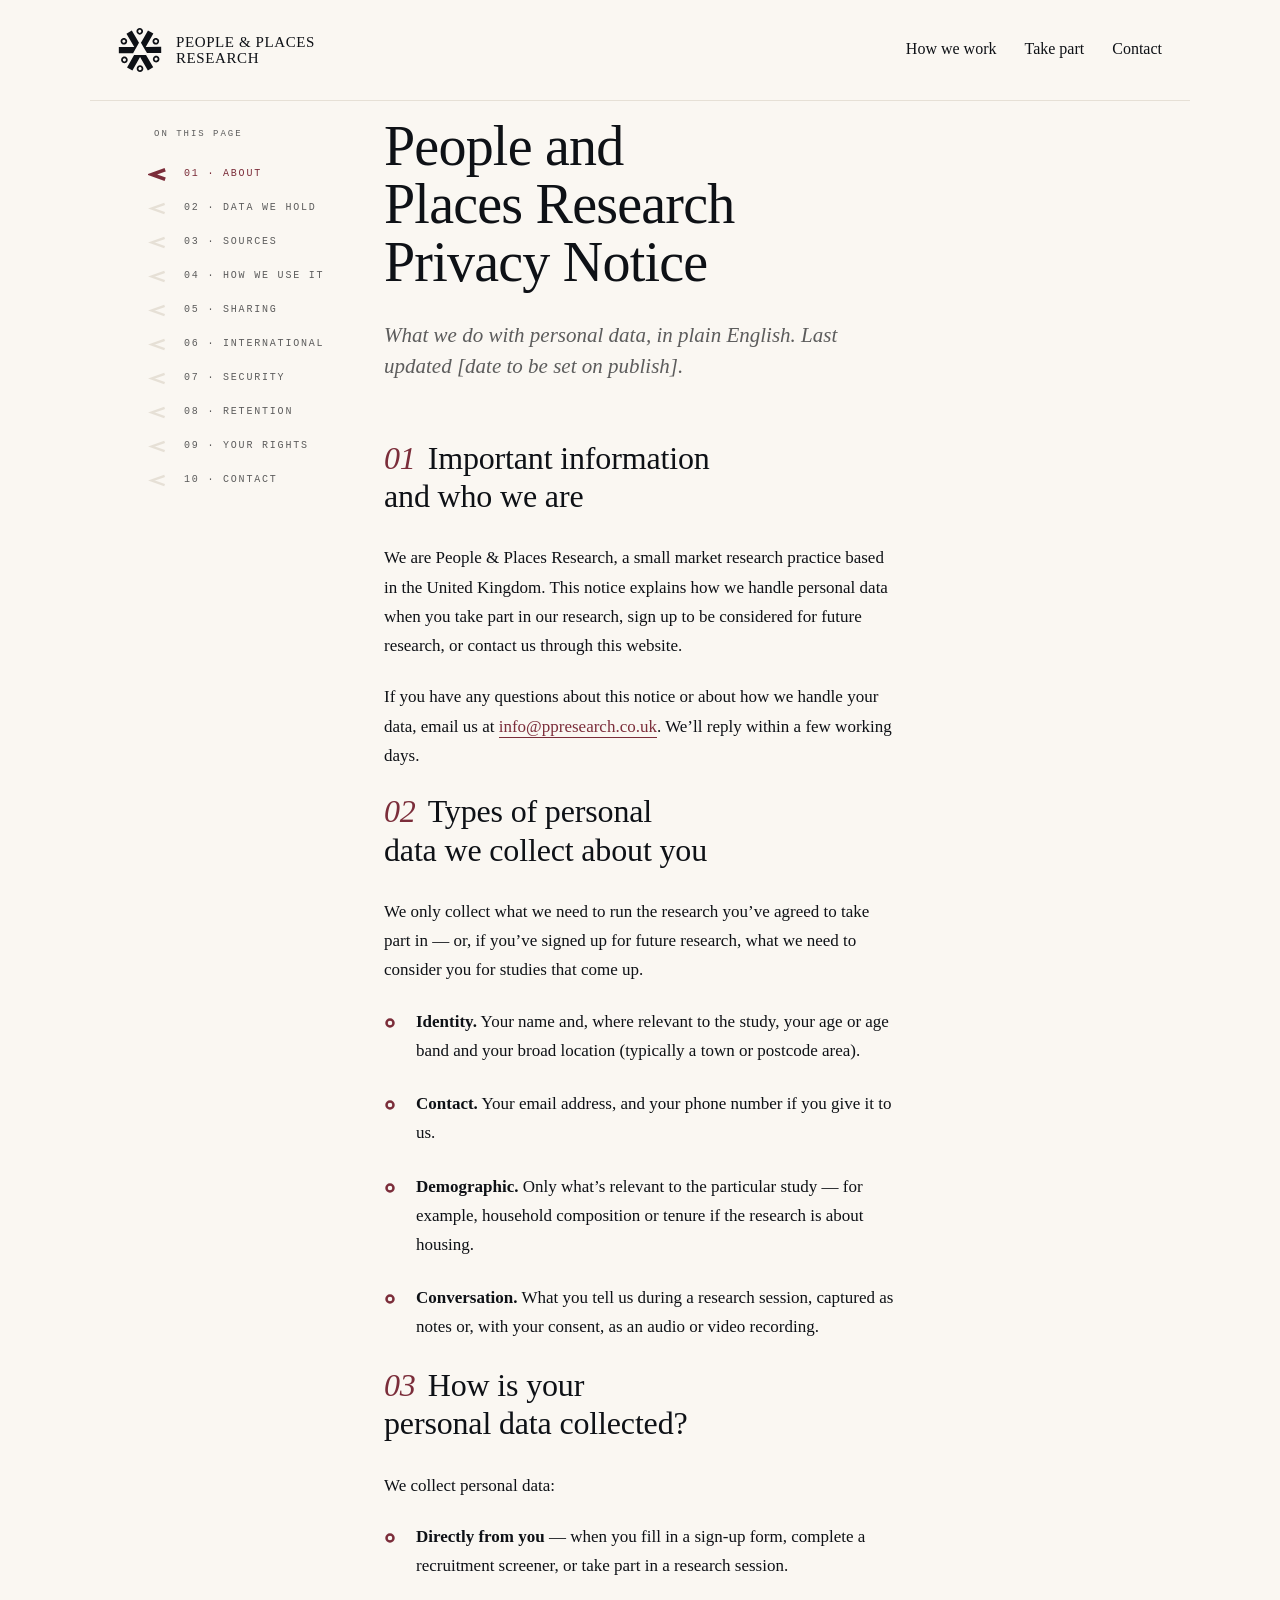
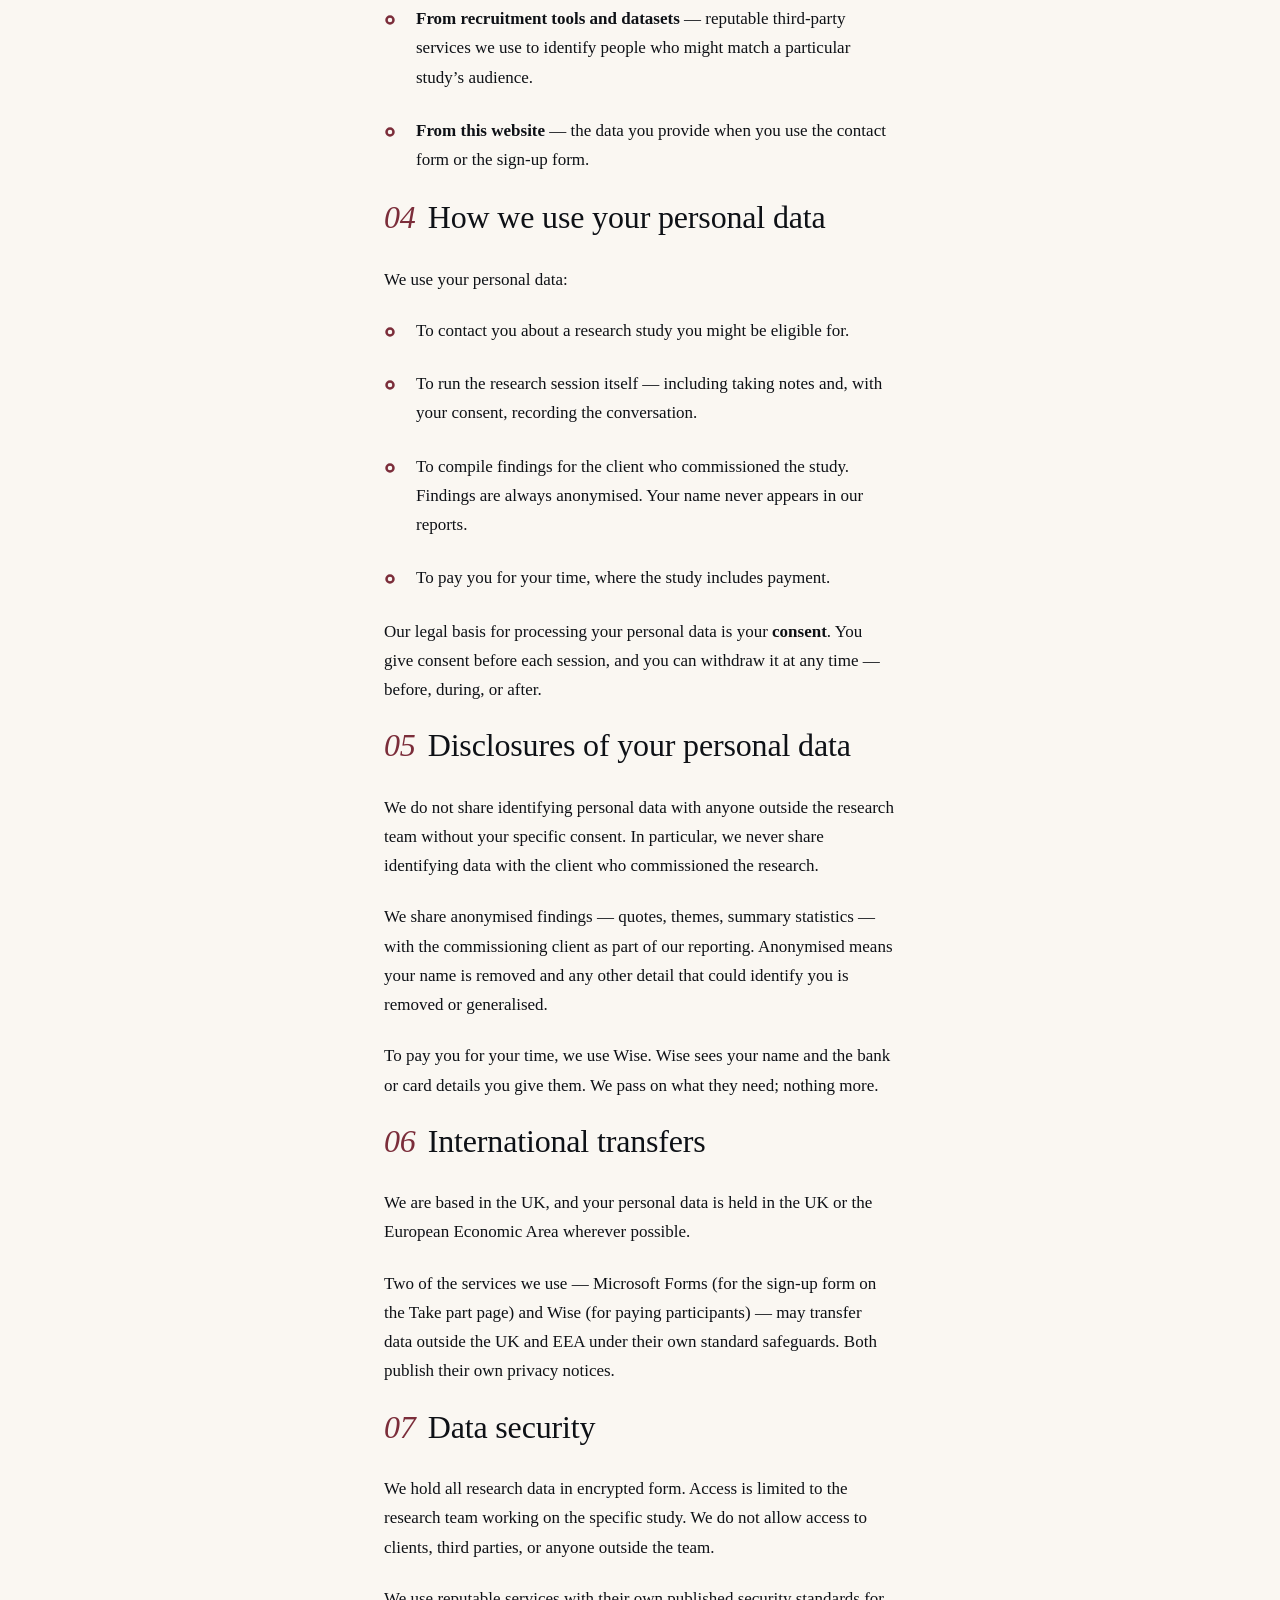
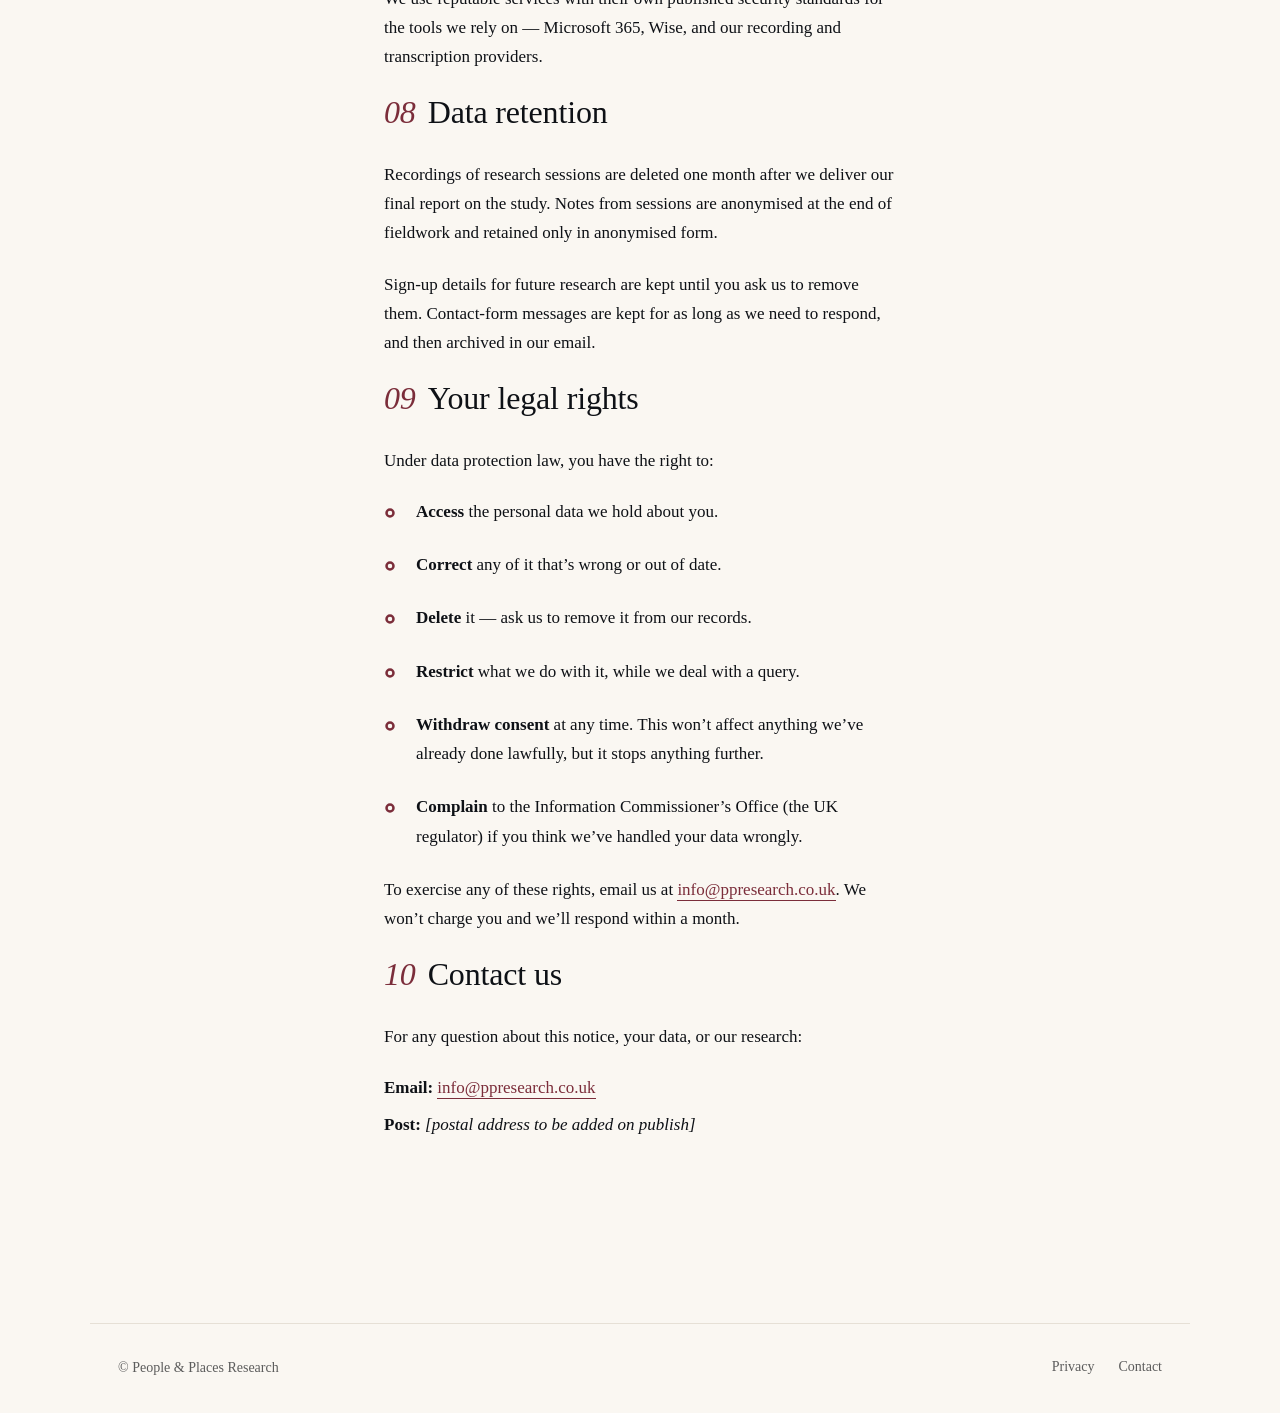
==== privacy/index.html @ 1135141a "Add files via upload" ====
<!doctype html>
<html lang="en-GB">
<head>
<meta charset="utf-8" />
<title>Privacy — People &amp; Places Research</title>
<meta name="description" content="Privacy notice for People &amp; Places Research." />
<meta name="viewport" content="width=device-width,initial-scale=1" />
<link rel="stylesheet" href="/styles.css" />
<style>
  /* Privacy uses the long-form layout. Numbered section headings get
     a small Burgundy section number in italic Georgia at left. */
  .long-content h2 .sec-num {
    font-style: italic;
    color: var(--burgundy);
    margin-right: 12px;
    font-variant-numeric: oldstyle-nums;
  }
</style>
</head>
<body>

<!--
  DRAFT BODY TEXT — placeholder content written in PPR voice, follows
  the structure of the existing privacy notice. Replace each section's
  body verbatim from the practice's signed-off privacy notice before
  going live. Section headings are correct.
-->

<header class="site reveal" style="--delay: 0ms">
  <a class="brand" href="/" aria-label="People &amp; Places Research">
    <svg class="brand-emblem" viewBox="0 0 215.65 224.02" aria-hidden="true">
      <polygon class="ch" points="215.87 127.23 154.93 127.65 143.41 127.72 131.07 106.67 125.01 96.34 112.66 75.28 118.63 64.77 148.46 12.29 175.85 27.86 136.98 96.26 136.81 96.26 136.89 96.41 136.98 96.26 215.65 95.72 215.87 127.23" />
      <polygon class="ch" points="175.09 200.17 147.92 216.11 108.12 148.25 108.21 148.08 108.01 148.08 108.12 148.25 69.24 216.65 41.84 201.08 71.97 148.08 77.65 138.09 102.05 137.92 114.03 137.84 138.44 137.67 144.54 148.08 175.09 200.17" />
      <polygon class="ch" points="102.71 75.28 90.65 96.51 84.73 106.91 72.67 128.14 60.58 128.22 .21 128.63 0 97.12 78.67 96.58 78.76 96.73 78.84 96.58 78.67 96.58 38.87 28.72 66.06 12.78 96.88 65.34 102.71 75.28" />
      <path class="hd" d="M106.53,0c-9.34,0-16.9,7.57-16.9,16.91,0,9.34,7.57,16.9,16.91,16.9,9.34,0,16.9-7.57,16.9-16.91C123.44,7.56,115.86,0,106.53,0ZM106.54,24.86h0c-4.38,0-7.95-3.57-7.95-7.95,0-2.12.83-4.12,2.33-5.62,1.5-1.5,3.5-2.33,5.62-2.33,4.39,0,7.95,3.57,7.96,7.95,0,4.38-3.56,7.95-7.95,7.96Z" />
      <path class="hd" d="M203.01,59.14c-4.67-8.08-15.01-10.85-23.09-6.18-8.08,4.67-10.85,15.01-6.18,23.09,4.67,8.08,15.01,10.85,23.09,6.18,8.08-4.67,10.85-15.01,6.18-23.09ZM196.05,69.66c-.55,2.05-1.86,3.77-3.7,4.83-1.23.71-2.56,1.07-3.96,1.07-2.84,0-5.48-1.52-6.9-3.98-2.19-3.8-.89-8.67,2.91-10.87,1.23-.71,2.56-1.07,3.96-1.07,2.84,0,5.48,1.52,6.9,3.98,1.06,1.84,1.35,3.98.8,6.03Z" />
      <path class="hd" d="M198.56,143.59c-8.09-4.67-18.42-1.89-23.09,6.2-4.67,8.09-1.89,18.42,6.2,23.09,8.09,4.67,18.42,1.89,23.09-6.2,4.67-8.09,1.89-18.42-6.2-23.09ZM197.01,162.21c-1.42,2.46-4.06,3.98-6.9,3.98-1.4,0-2.73-.36-3.96-1.07-3.8-2.19-5.11-7.06-2.91-10.86,1.42-2.46,4.06-3.98,6.9-3.98,1.4,0,2.73.36,3.96,1.07,3.8,2.19,5.11,7.06,2.92,10.86Z" />
      <path class="hd" d="M107.95,190.21c-9.34,0-16.9,7.57-16.9,16.91,0,9.34,7.57,16.9,16.91,16.9,9.34,0,16.9-7.57,16.9-16.91,0-9.34-7.57-16.9-16.91-16.9ZM113.58,212.74c-1.5,1.5-3.5,2.33-5.62,2.33h0c-4.38,0-7.95-3.57-7.95-7.95,0-2.12.83-4.12,2.33-5.62s3.5-2.33,5.62-2.33c4.39,0,7.95,3.57,7.96,7.95,0,2.12-.83,4.12-2.33,5.62Z" />
      <path class="hd" d="M43.07,153.7c-4.67-8.08-15.01-10.85-23.09-6.18-8.08,4.67-10.85,15.01-6.18,23.09,4.67,8.08,15.01,10.85,23.09,6.18,8.08-4.67,10.85-15.01,6.18-23.09ZM32.42,169.04c-1.23.71-2.56,1.07-3.96,1.07-2.84,0-5.48-1.52-6.9-3.98-1.06-1.84-1.35-3.98-.8-6.03.55-2.05,1.86-3.77,3.7-4.83,1.23-.71,2.56-1.07,3.96-1.07,2.84,0,5.48,1.52,6.9,3.98,2.19,3.8.89,8.67-2.91,10.87Z" />
      <path class="hd" d="M34.2,52.96c-8.09-4.67-18.42-1.89-23.09,6.2-4.67,8.09-1.89,18.42,6.2,23.09,8.09,4.67,18.42,1.89,23.09-6.2,4.67-8.09,1.89-18.42-6.2-23.09ZM32.64,71.58c-1.42,2.46-4.06,3.98-6.9,3.98-1.4,0-2.73-.36-3.96-1.07-1.84-1.06-3.16-2.78-3.71-4.83-.55-2.05-.27-4.2.79-6.04,1.42-2.46,4.06-3.98,6.9-3.98,1.4,0,2.73.36,3.96,1.07,3.8,2.19,5.11,7.06,2.91,10.86Z" />
    </svg>
    <span class="brand-text">
      <span>People &amp; Places</span>
      <span>Research</span>
    </span>
  </a>
  <nav aria-label="Primary">
    <a href="/how-we-work/">How we work</a>
    <a href="/take-part/">Take part</a>
    <a href="/contact/">Contact</a>
  </nav>
</header>

<main class="long-form">

  <aside class="rail" aria-label="On this page">
    <div class="rail-label">On this page</div>
    <a href="#s1"  class="rail-item active" data-target="s1"><svg class="wedge" viewBox="0 0 30 22" aria-hidden="true"><path d="M 26 4 L 6 11 L 26 18" stroke="currentColor" stroke-linecap="square" stroke-linejoin="miter" fill="none" /></svg><span>01 · About</span></a>
    <a href="#s2"  class="rail-item" data-target="s2"><svg class="wedge" viewBox="0 0 30 22" aria-hidden="true"><path d="M 26 4 L 6 11 L 26 18" stroke="currentColor" stroke-linecap="square" stroke-linejoin="miter" fill="none" /></svg><span>02 · Data we hold</span></a>
    <a href="#s3"  class="rail-item" data-target="s3"><svg class="wedge" viewBox="0 0 30 22" aria-hidden="true"><path d="M 26 4 L 6 11 L 26 18" stroke="currentColor" stroke-linecap="square" stroke-linejoin="miter" fill="none" /></svg><span>03 · Sources</span></a>
    <a href="#s4"  class="rail-item" data-target="s4"><svg class="wedge" viewBox="0 0 30 22" aria-hidden="true"><path d="M 26 4 L 6 11 L 26 18" stroke="currentColor" stroke-linecap="square" stroke-linejoin="miter" fill="none" /></svg><span>04 · How we use it</span></a>
    <a href="#s5"  class="rail-item" data-target="s5"><svg class="wedge" viewBox="0 0 30 22" aria-hidden="true"><path d="M 26 4 L 6 11 L 26 18" stroke="currentColor" stroke-linecap="square" stroke-linejoin="miter" fill="none" /></svg><span>05 · Sharing</span></a>
    <a href="#s6"  class="rail-item" data-target="s6"><svg class="wedge" viewBox="0 0 30 22" aria-hidden="true"><path d="M 26 4 L 6 11 L 26 18" stroke="currentColor" stroke-linecap="square" stroke-linejoin="miter" fill="none" /></svg><span>06 · International</span></a>
    <a href="#s7"  class="rail-item" data-target="s7"><svg class="wedge" viewBox="0 0 30 22" aria-hidden="true"><path d="M 26 4 L 6 11 L 26 18" stroke="currentColor" stroke-linecap="square" stroke-linejoin="miter" fill="none" /></svg><span>07 · Security</span></a>
    <a href="#s8"  class="rail-item" data-target="s8"><svg class="wedge" viewBox="0 0 30 22" aria-hidden="true"><path d="M 26 4 L 6 11 L 26 18" stroke="currentColor" stroke-linecap="square" stroke-linejoin="miter" fill="none" /></svg><span>08 · Retention</span></a>
    <a href="#s9"  class="rail-item" data-target="s9"><svg class="wedge" viewBox="0 0 30 22" aria-hidden="true"><path d="M 26 4 L 6 11 L 26 18" stroke="currentColor" stroke-linecap="square" stroke-linejoin="miter" fill="none" /></svg><span>09 · Your rights</span></a>
    <a href="#s10" class="rail-item" data-target="s10"><svg class="wedge" viewBox="0 0 30 22" aria-hidden="true"><path d="M 26 4 L 6 11 L 26 18" stroke="currentColor" stroke-linecap="square" stroke-linejoin="miter" fill="none" /></svg><span>10 · Contact</span></a>
  </aside>

  <div class="long-content">

    <h1 class="reveal" style="--delay: 0ms">People and Places Research Privacy Notice</h1>
    <p class="lede reveal" style="--delay: 120ms">What we do with personal data, in plain English. Last updated <em>[date to be set on publish]</em>.</p>

    <section id="s1" data-section-id="s1">
      <h2><span class="sec-num">01</span>Important information and who we are</h2>
      <p>We are People &amp; Places Research, a small market research practice based in the United Kingdom. This notice explains how we handle personal data when you take part in our research, sign up to be considered for future research, or contact us through this website.</p>
      <p>If you have any questions about this notice or about how we handle your data, email us at <a href="mailto:info@ppresearch.co.uk">info@ppresearch.co.uk</a>. We&rsquo;ll reply within a few working days.</p>
    </section>

    <section id="s2" data-section-id="s2">
      <h2><span class="sec-num">02</span>Types of personal data we collect about you</h2>
      <p>We only collect what we need to run the research you&rsquo;ve agreed to take part in &mdash; or, if you&rsquo;ve signed up for future research, what we need to consider you for studies that come up.</p>
      <ul class="ring-list">
        <li><svg class="ring-bullet" viewBox="0 0 24 24" aria-hidden="true"><circle cx="12" cy="12" r="7" /></svg><span><strong>Identity.</strong> Your name and, where relevant to the study, your age or age band and your broad location (typically a town or postcode area).</span></li>
        <li><svg class="ring-bullet" viewBox="0 0 24 24" aria-hidden="true"><circle cx="12" cy="12" r="7" /></svg><span><strong>Contact.</strong> Your email address, and your phone number if you give it to us.</span></li>
        <li><svg class="ring-bullet" viewBox="0 0 24 24" aria-hidden="true"><circle cx="12" cy="12" r="7" /></svg><span><strong>Demographic.</strong> Only what&rsquo;s relevant to the particular study &mdash; for example, household composition or tenure if the research is about housing.</span></li>
        <li><svg class="ring-bullet" viewBox="0 0 24 24" aria-hidden="true"><circle cx="12" cy="12" r="7" /></svg><span><strong>Conversation.</strong> What you tell us during a research session, captured as notes or, with your consent, as an audio or video recording.</span></li>
      </ul>
    </section>

    <section id="s3" data-section-id="s3">
      <h2><span class="sec-num">03</span>How is your personal data collected?</h2>
      <p>We collect personal data:</p>
      <ul class="ring-list">
        <li><svg class="ring-bullet" viewBox="0 0 24 24" aria-hidden="true"><circle cx="12" cy="12" r="7" /></svg><span><strong>Directly from you</strong> &mdash; when you fill in a sign-up form, complete a recruitment screener, or take part in a research session.</span></li>
        <li><svg class="ring-bullet" viewBox="0 0 24 24" aria-hidden="true"><circle cx="12" cy="12" r="7" /></svg><span><strong>From recruitment tools and datasets</strong> &mdash; reputable third-party services we use to identify people who might match a particular study&rsquo;s audience.</span></li>
        <li><svg class="ring-bullet" viewBox="0 0 24 24" aria-hidden="true"><circle cx="12" cy="12" r="7" /></svg><span><strong>From this website</strong> &mdash; the data you provide when you use the contact form or the sign-up form.</span></li>
      </ul>
    </section>

    <section id="s4" data-section-id="s4">
      <h2><span class="sec-num">04</span>How we use your personal data</h2>
      <p>We use your personal data:</p>
      <ul class="ring-list">
        <li><svg class="ring-bullet" viewBox="0 0 24 24" aria-hidden="true"><circle cx="12" cy="12" r="7" /></svg><span>To contact you about a research study you might be eligible for.</span></li>
        <li><svg class="ring-bullet" viewBox="0 0 24 24" aria-hidden="true"><circle cx="12" cy="12" r="7" /></svg><span>To run the research session itself &mdash; including taking notes and, with your consent, recording the conversation.</span></li>
        <li><svg class="ring-bullet" viewBox="0 0 24 24" aria-hidden="true"><circle cx="12" cy="12" r="7" /></svg><span>To compile findings for the client who commissioned the study. Findings are always anonymised. Your name never appears in our reports.</span></li>
        <li><svg class="ring-bullet" viewBox="0 0 24 24" aria-hidden="true"><circle cx="12" cy="12" r="7" /></svg><span>To pay you for your time, where the study includes payment.</span></li>
      </ul>
      <p>Our legal basis for processing your personal data is your <strong>consent</strong>. You give consent before each session, and you can withdraw it at any time &mdash; before, during, or after.</p>
    </section>

    <section id="s5" data-section-id="s5">
      <h2><span class="sec-num">05</span>Disclosures of your personal data</h2>
      <p>We do not share identifying personal data with anyone outside the research team without your specific consent. In particular, we never share identifying data with the client who commissioned the research.</p>
      <p>We share anonymised findings &mdash; quotes, themes, summary statistics &mdash; with the commissioning client as part of our reporting. Anonymised means your name is removed and any other detail that could identify you is removed or generalised.</p>
      <p>To pay you for your time, we use Wise. Wise sees your name and the bank or card details you give them. We pass on what they need; nothing more.</p>
    </section>

    <section id="s6" data-section-id="s6">
      <h2><span class="sec-num">06</span>International transfers</h2>
      <p>We are based in the UK, and your personal data is held in the UK or the European Economic Area wherever possible.</p>
      <p>Two of the services we use &mdash; Microsoft Forms (for the sign-up form on the Take part page) and Wise (for paying participants) &mdash; may transfer data outside the UK and EEA under their own standard safeguards. Both publish their own privacy notices.</p>
    </section>

    <section id="s7" data-section-id="s7">
      <h2><span class="sec-num">07</span>Data security</h2>
      <p>We hold all research data in encrypted form. Access is limited to the research team working on the specific study. We do not allow access to clients, third parties, or anyone outside the team.</p>
      <p>We use reputable services with their own published security standards for the tools we rely on &mdash; Microsoft 365, Wise, and our recording and transcription providers.</p>
    </section>

    <section id="s8" data-section-id="s8">
      <h2><span class="sec-num">08</span>Data retention</h2>
      <p>Recordings of research sessions are deleted one month after we deliver our final report on the study. Notes from sessions are anonymised at the end of fieldwork and retained only in anonymised form.</p>
      <p>Sign-up details for future research are kept until you ask us to remove them. Contact-form messages are kept for as long as we need to respond, and then archived in our email.</p>
    </section>

    <section id="s9" data-section-id="s9">
      <h2><span class="sec-num">09</span>Your legal rights</h2>
      <p>Under data protection law, you have the right to:</p>
      <ul class="ring-list">
        <li><svg class="ring-bullet" viewBox="0 0 24 24" aria-hidden="true"><circle cx="12" cy="12" r="7" /></svg><span><strong>Access</strong> the personal data we hold about you.</span></li>
        <li><svg class="ring-bullet" viewBox="0 0 24 24" aria-hidden="true"><circle cx="12" cy="12" r="7" /></svg><span><strong>Correct</strong> any of it that&rsquo;s wrong or out of date.</span></li>
        <li><svg class="ring-bullet" viewBox="0 0 24 24" aria-hidden="true"><circle cx="12" cy="12" r="7" /></svg><span><strong>Delete</strong> it &mdash; ask us to remove it from our records.</span></li>
        <li><svg class="ring-bullet" viewBox="0 0 24 24" aria-hidden="true"><circle cx="12" cy="12" r="7" /></svg><span><strong>Restrict</strong> what we do with it, while we deal with a query.</span></li>
        <li><svg class="ring-bullet" viewBox="0 0 24 24" aria-hidden="true"><circle cx="12" cy="12" r="7" /></svg><span><strong>Withdraw consent</strong> at any time. This won&rsquo;t affect anything we&rsquo;ve already done lawfully, but it stops anything further.</span></li>
        <li><svg class="ring-bullet" viewBox="0 0 24 24" aria-hidden="true"><circle cx="12" cy="12" r="7" /></svg><span><strong>Complain</strong> to the Information Commissioner&rsquo;s Office (the UK regulator) if you think we&rsquo;ve handled your data wrongly.</span></li>
      </ul>
      <p>To exercise any of these rights, email us at <a href="mailto:info@ppresearch.co.uk">info@ppresearch.co.uk</a>. We won&rsquo;t charge you and we&rsquo;ll respond within a month.</p>
    </section>

    <section id="s10" data-section-id="s10">
      <h2><span class="sec-num">10</span>Contact us</h2>
      <p>For any question about this notice, your data, or our research:</p>
      <p style="margin-bottom: 8px;"><strong>Email:</strong> <a href="mailto:info@ppresearch.co.uk">info@ppresearch.co.uk</a></p>
      <p style="margin-bottom: 8px;"><strong>Post:</strong> <em>[postal address to be added on publish]</em></p>
    </section>

  </div>

</main>

<footer class="site reveal" style="--delay: 400ms">
  <span class="copy">&copy; People &amp; Places Research</span>
  <nav aria-label="Footer">
    <a href="/privacy/" aria-current="page">Privacy</a>
    <a href="/contact/">Contact</a>
  </nav>
</footer>

<script>
(function () {
  'use strict';

  var items = document.querySelectorAll('.rail-item');
  var sections = document.querySelectorAll('[data-section-id]');
  if (!items.length || !sections.length) return;

  function setActive(id) {
    items.forEach(function (item) {
      item.classList.toggle('active', item.dataset.target === id);
    });
  }

  if ('IntersectionObserver' in window) {
    var visible = new Set();
    var sectionList = Array.prototype.slice.call(sections);
    function pickTopmost() {
      var topmost = null;
      var topY = Infinity;
      visible.forEach(function (el) {
        var t = el.getBoundingClientRect().top;
        if (t < topY) { topY = t; topmost = el; }
      });
      if (topmost) setActive(topmost.dataset.sectionId);
      else setActive(sectionList[0].dataset.sectionId);
    }
    var observer = new IntersectionObserver(function (entries) {
      entries.forEach(function (e) {
        if (e.isIntersecting) visible.add(e.target);
        else visible.delete(e.target);
      });
      pickTopmost();
    }, { rootMargin: '-15% 0px -65% 0px', threshold: 0 });
    sectionList.forEach(function (s) { observer.observe(s); });
  }

  items.forEach(function (item) {
    item.addEventListener('click', function (e) {
      e.preventDefault();
      var href = item.getAttribute('href');
      if (!href || href.charAt(0) !== '#') return;
      var target = document.getElementById(href.slice(1));
      if (!target) return;
      var top = target.getBoundingClientRect().top + window.scrollY - 32;
      var reduced = window.matchMedia('(prefers-reduced-motion: reduce)').matches;
      window.scrollTo({ top: top, behavior: reduced ? 'auto' : 'smooth' });
    });
  });
})();
</script>

</body>
</html>
---- styles.css ----
/* ──────────────────────────────────────────────────────────────────
   People & Places Research — Design System v1.0
   ──────────────────────────────────────────────────────────────────
   See design-system.md for the prose specification.
   Layout: tokens → reset → typography → header/footer → primitives
        → components → motion → responsive → reduced-motion.
   ────────────────────────────────────────────────────────────────── */

/* ── 1. Tokens ─────────────────────────────────────────────────── */
:root {
  /* Colour */
  --ink:      #0E1116;
  --paper:    #FAF7F2;
  --burgundy: #7B2D3A;
  --slate:    #5C5C5C;
  --stone:    #E6E0D6;

  /* Layout */
  --max-page:    1100px;
  --max-long:    1040px;
  --max-prose:   70ch;
  --max-content: 60ch;

  /* Motion */
  --ease-settle: cubic-bezier(0.2, 0.8, 0.2, 1);
  --t-hover:  200ms;
  --t-pop:    260ms;
  --t-reveal: 720ms;

  /* Type stack */
  --font-serif: Georgia, "Times New Roman", Times, serif;
  --font-mono:  ui-monospace, "SF Mono", Menlo, Consolas, monospace;
}

/* ── 2. Reset ──────────────────────────────────────────────────── */
*, *::before, *::after { box-sizing: border-box; }
html, body { margin: 0; padding: 0; }

body {
  font-family: var(--font-serif);
  font-size: 17px;
  line-height: 1.6;
  color: var(--ink);
  background: var(--paper);
  -webkit-font-smoothing: antialiased;
  -moz-osx-font-smoothing: grayscale;
}

.page {
  max-width: var(--max-page);
  margin: 0 auto;
  padding: 40px 28px 80px;
}

/* ── 3. Typography ─────────────────────────────────────────────── */
h1, h2, h3, h4 {
  font-family: var(--font-serif);
  font-weight: 400;
  text-wrap: balance;
}

h1 {
  font-size: 52px;
  line-height: 1.06;
  letter-spacing: -0.014em;
  margin: 0 0 28px;
  max-width: 18ch;
}

h2 {
  font-size: 32px;
  line-height: 1.2;
  letter-spacing: -0.005em;
  margin: 56px 0 20px;
  max-width: var(--max-prose);
}

h3 {
  font-size: 22px;
  line-height: 1.25;
  letter-spacing: -0.005em;
  margin: 28px 0 12px;
  max-width: var(--max-prose);
}

p {
  margin: 0 0 18px;
  max-width: var(--max-prose);
}

.lede {
  font-size: 21px;
  line-height: 1.5;
  color: var(--slate);
  font-style: italic;
  margin: 0 0 48px;
  max-width: 50ch;
}

a {
  color: var(--burgundy);
  text-decoration: none;
  border-bottom: 1px solid var(--burgundy);
  padding-bottom: 1px;
  transition: border-bottom-width 0.1s;
}
a:hover { border-bottom-width: 2px; }

em, i { font-style: italic; }
strong, b { font-weight: 700; }

ul {
  max-width: var(--max-prose);
  line-height: 1.65;
  padding-left: 24px;
  margin: 0 0 20px;
}
ul li { margin-bottom: 6px; }

/* Monospace eyebrow — utility label. Burgundy by default. */
.eyebrow {
  font-family: var(--font-mono);
  font-size: 10px;
  letter-spacing: 0.18em;
  text-transform: uppercase;
  color: var(--burgundy);
}

/* ── 4. Header & lockup ────────────────────────────────────────── */
header.site {
  display: flex;
  align-items: center;
  justify-content: space-between;
  gap: 32px;
  padding: 28px 28px 28px;
  max-width: var(--max-page);
  margin: 0 auto;
  border-bottom: 0.5px solid var(--stone);
  margin-bottom: 0;
}

header.site .brand {
  display: inline-flex;
  align-items: center;
  gap: 14px;
  border-bottom: none;
  padding-bottom: 0;
}

.brand-emblem {
  width: 44px;
  height: 44px;
  flex-shrink: 0;
  color: var(--ink);
  display: block;
  transition: color var(--t-hover) ease-out;
}
.brand-emblem .ch,
.brand-emblem .hd { fill: currentColor; }
header.site .brand:hover .brand-emblem { color: var(--burgundy); }

.brand-text {
  font-family: var(--font-serif);
  font-size: 15px;
  line-height: 1.08;
  letter-spacing: 0.04em;
  text-transform: uppercase;
  color: var(--ink);
  display: inline-flex;
  flex-direction: column;
}

header.site nav { display: flex; gap: 28px; }
header.site nav a {
  color: var(--ink);
  text-decoration: none;
  border-bottom: 1px solid transparent;
  padding-bottom: 2px;
  font-size: 16px;
  transition: color var(--t-hover) ease-out;
}
header.site nav a:hover,
header.site nav a[aria-current="page"] {
  color: var(--burgundy);
  border-bottom-color: var(--burgundy);
}

/* ── 5. Footer ─────────────────────────────────────────────────── */
footer.site {
  max-width: var(--max-page);
  margin: 96px auto 0;
  padding: 32px 28px 32px;
  border-top: 0.5px solid var(--stone);
  display: flex;
  flex-wrap: wrap;
  gap: 24px;
  align-items: center;
  justify-content: space-between;
  font-size: 14px;
  color: var(--slate);
}
footer.site .copy { font-size: 14px; }
footer.site nav { display: flex; gap: 24px; }
footer.site nav a {
  color: var(--slate);
  border-bottom: 1px solid transparent;
  padding-bottom: 1px;
  font-size: 14px;
}
footer.site nav a:hover {
  color: var(--burgundy);
  border-bottom-color: var(--burgundy);
}

/* ── 6. Illustration primitives ────────────────────────────────── */

/* Full emblem — used at three scales (header / hero watermark / page mark). */
.emblem-svg .ch,
.emblem-svg .hd { fill: var(--burgundy); }

/* Watermark: positioned absolutely in its parent, large + low-opacity. */
.emblem-watermark {
  position: absolute;
  z-index: 1;
  pointer-events: none;
  opacity: 0.13;
}
.emblem-watermark svg {
  width: 100%;
  height: 100%;
  display: block;
  overflow: visible;
}

/* Wedge — one chevron arm, used as a directional/wayfinding marker.
   Not as a section divider. */
.wedge {
  width: 14px;
  height: 10px;
  display: block;
  color: var(--burgundy);
}
.wedge path {
  stroke: currentColor;
  stroke-width: 4;
  stroke-linecap: square;
  stroke-linejoin: miter;
  fill: none;
  transition: stroke-width var(--t-hover) ease-out;
}

/* Ring bullet — hollow Burgundy ring, list-marker only. Centre aligns
   with first-line text x-height middle (translateY(2px) for 17px body). */
.ring-bullet {
  width: 12px;
  height: 12px;
  display: block;
  transform: translateY(2px);
  flex-shrink: 0;
}
.ring-bullet circle {
  fill: none;
  stroke: var(--burgundy);
  stroke-width: 5;
}

.ring-list {
  list-style: none;
  padding: 0;
  margin: 0 0 16px;
  max-width: var(--max-content);
}
.ring-list > li {
  display: grid;
  grid-template-columns: 14px 1fr;
  gap: 18px;
  align-items: baseline;
  margin: 0 0 24px;
  font-size: 17px;
  line-height: 1.72;
  color: var(--ink);
}

/* ── 7. Hero block (homepage) ──────────────────────────────────── */
.home-hero {
  position: relative;
  padding: 24px 0 32px;
  margin-bottom: 24px;
  overflow: visible;
}
.home-hero .copy { position: relative; z-index: 2; }
.home-hero h1 {
  font-size: 68px;
  line-height: 1.04;
  letter-spacing: -0.018em;
  margin: 0 0 28px;
  max-width: 14ch;
}
.home-hero .hero-sub {
  font-size: 19px;
  line-height: 1.55;
  color: var(--slate);
  max-width: 52ch;
  margin: 0;
}
.home-hero .emblem-watermark {
  right: -48px;
  top: -24px;
  width: 540px;
  height: 540px;
}

/* ── 8. Pillar tiles ───────────────────────────────────────────── */
.pillars {
  display: grid;
  grid-template-columns: 1fr;
  gap: 44px;
  margin: 88px 0 56px;
  padding: 48px 0 8px;
  border-top: 0.5px solid var(--stone);
  border-bottom: 0.5px solid var(--stone);
}
@media (min-width: 760px) {
  .pillars { grid-template-columns: repeat(3, 1fr); gap: 56px; }
}

.pillar .pillar-mark {
  display: inline-flex;
  align-items: center;
  gap: 10px;
  font-family: var(--font-mono);
  font-size: 10px;
  letter-spacing: 0.18em;
  color: var(--burgundy);
  margin-bottom: 16px;
  text-transform: uppercase;
}
.pillar .pillar-mark .wedge {
  transition: transform var(--t-hover) var(--ease-settle);
}
.pillar:hover .pillar-mark .wedge { transform: translateX(2px); }
.pillar:hover .pillar-mark .wedge path { stroke-width: 5; }

.pillar h3 {
  font-size: 22px;
  line-height: 1.25;
  letter-spacing: -0.005em;
  font-weight: 400;
  margin: 0 0 12px;
  max-width: none;
}
.pillar p {
  font-size: 15px;
  line-height: 1.6;
  color: var(--slate);
  margin: 0;
  max-width: none;
}

/* ── 9. Take-part pointer ─────────────────────────────────────── */
.take-part-pointer {
  margin: 32px 0 0;
  font-size: 16px;
  color: var(--slate);
  max-width: none;
}
.take-part-pointer .pointer-link {
  display: inline-flex;
  align-items: baseline;
  gap: 6px;
  color: var(--burgundy);
  border-bottom: 1px solid var(--burgundy);
  padding-bottom: 1px;
  transition: border-bottom-width 0.1s;
}
.take-part-pointer .pointer-link:hover { border-bottom-width: 2px; }
.take-part-pointer .pointer-arrow {
  display: inline-block;
  transition: transform var(--t-hover) var(--ease-settle);
}
.take-part-pointer .pointer-link:hover .pointer-arrow {
  transform: translateX(3px);
}

/* ── 10. Long-form layout (rail + content) ─────────────────────── */
.long-form {
  max-width: var(--max-long);
  margin: 0 auto;
  padding: 16px 28px 80px;
  display: grid;
  grid-template-columns: 180px 1fr;
  gap: 56px;
  align-items: start;
}

.rail {
  position: sticky;
  top: 32px;
  align-self: start;
  display: flex;
  flex-direction: column;
  gap: 4px;
  padding-top: 10px;
}
.rail-label {
  font-family: var(--font-mono);
  font-size: 9px;
  letter-spacing: 0.22em;
  text-transform: uppercase;
  color: var(--slate);
  margin: 0 0 14px 6px;
}
.rail-item {
  display: grid;
  grid-template-columns: 24px 1fr;
  gap: 12px;
  align-items: center;
  font-family: var(--font-mono);
  font-size: 10px;
  letter-spacing: 0.18em;
  text-transform: uppercase;
  color: var(--slate);
  text-decoration: none;
  border: 0;
  padding: 7px 6px;
  margin: 0 -6px;
  transition:
    color var(--t-hover) ease-out,
    transform var(--t-hover) var(--ease-settle);
}
.rail-item .wedge {
  width: 18px; height: 13px;
  display: block;
  color: var(--stone);
  transition: color var(--t-hover) ease-out;
}
.rail-item:hover {
  color: var(--burgundy);
  transform: translateX(3px);
}
.rail-item:hover .wedge { color: var(--burgundy); }
.rail-item:hover .wedge path { stroke-width: 5; }
.rail-item.active { color: var(--burgundy); }
.rail-item.active .wedge { color: var(--burgundy); }
.rail-item.active .wedge path { stroke-width: 6; }

.long-content { max-width: var(--max-content); }
.long-content h1 {
  font-size: 56px;
  line-height: 1.04;
  letter-spacing: -0.014em;
  margin: 0 0 28px;
  max-width: 14ch;
}
.long-content .lede {
  font-size: 21px;
  line-height: 1.5;
  color: var(--slate);
  margin: 0 0 56px;
  max-width: 50ch;
  font-style: italic;
}
.long-content article p,
.long-content section p {
  font-size: 17px;
  line-height: 1.72;
  margin: 0 0 22px;
  color: var(--ink);
  max-width: var(--max-content);
}
.long-content h2 {
  font-size: 32px;
  line-height: 1.2;
  letter-spacing: -0.005em;
  font-weight: 400;
  margin: 96px 0 28px;
  max-width: none;
}
.long-content article > h2:first-child,
.long-content section > h2:first-child {
  margin-top: 12px;
}
.long-content a {
  color: var(--burgundy);
  border-bottom: 1px solid var(--burgundy);
  padding-bottom: 1px;
}

/* ── 11. Forms ─────────────────────────────────────────────────── */
.form-group {
  margin-bottom: 24px;
  max-width: 540px;
}
.form-group label {
  display: block;
  font-size: 14px;
  margin-bottom: 8px;
  color: var(--slate);
}
.form-group input,
.form-group textarea {
  width: 100%;
  font-family: var(--font-serif);
  font-size: 16px;
  padding: 10px 12px;
  border: 0.5px solid var(--slate);
  background: var(--paper);
  color: var(--ink);
  border-radius: 0;
}
.form-group textarea {
  resize: vertical;
  min-height: 140px;
}
.form-group input:focus,
.form-group textarea:focus {
  border-color: var(--burgundy);
  outline: 1px solid var(--burgundy);
  outline-offset: -1px;
}
button.submit {
  font-family: var(--font-serif);
  font-size: 16px;
  padding: 12px 28px;
  background: var(--ink);
  color: var(--paper);
  border: none;
  cursor: pointer;
  letter-spacing: 0.01em;
  transition: background var(--t-hover) ease-out;
}
button.submit:hover { background: var(--burgundy); }

.ms-forms-embed {
  margin: 24px 0;
  max-width: 700px;
}
.ms-forms-embed iframe {
  width: 100%;
  height: 800px;
  border: 0.5px solid var(--stone);
  background: var(--paper);
}

/* ── 12. Motion ────────────────────────────────────────────────── */

/* Page entrance reveal */
@keyframes ppr-settle {
  from { opacity: 0; transform: translateY(14px); }
  to   { opacity: 1; transform: none; }
}
.reveal {
  animation: ppr-settle var(--t-reveal) var(--ease-settle) both;
  animation-delay: var(--delay, 0ms);
}

/* Emblem entrance: heads first clockwise, then chevrons */
@keyframes ppr-pop {
  from { opacity: 0; }
  to   { opacity: 1; }
}
.emblem-svg .hd,
.emblem-svg .ch {
  animation: ppr-pop var(--t-pop) var(--ease-settle) both;
}
.emblem-svg .hd-0 { animation-delay:  80ms; }
.emblem-svg .hd-1 { animation-delay: 130ms; }
.emblem-svg .hd-2 { animation-delay: 180ms; }
.emblem-svg .hd-3 { animation-delay: 230ms; }
.emblem-svg .hd-4 { animation-delay: 280ms; }
.emblem-svg .hd-5 { animation-delay: 330ms; }
.emblem-svg .ch-0 { animation-delay: 420ms; }
.emblem-svg .ch-1 { animation-delay: 480ms; }
.emblem-svg .ch-2 { animation-delay: 540ms; }

/* ── 13. Responsive ────────────────────────────────────────────── */
@media (max-width: 980px) {
  .home-hero h1 { font-size: 52px; }
  .home-hero .emblem-watermark {
    width: 440px; height: 440px;
    right: -64px; top: -8px;
  }
}

@media (max-width: 800px) {
  .long-form {
    grid-template-columns: 1fr;
    gap: 28px;
    padding: 12px 22px 56px;
  }
  .rail {
    position: static;
    flex-direction: row;
    flex-wrap: wrap;
    gap: 16px 24px;
    padding-top: 4px;
    padding-bottom: 8px;
    border-bottom: 0.5px solid var(--stone);
  }
  .rail-label { width: 100%; margin: 0 0 6px; }
  .long-content h1 { font-size: 36px; }
  .long-content .lede { font-size: 18px; margin-bottom: 36px; }
  .long-content article p,
  .long-content section p { font-size: 16px; }
  .long-content h2 { font-size: 26px; margin-top: 64px; }
}

@media (max-width: 720px) {
  .page { padding: 24px 22px 64px; }

  header.site {
    flex-direction: column;
    align-items: flex-start;
    gap: 18px;
    padding: 22px 22px 22px;
  }
  .brand-emblem { width: 36px; height: 36px; }
  .brand-text { font-size: 13px; }
  header.site nav { flex-wrap: wrap; gap: 18px; }
  header.site nav a { font-size: 15px; }

  h1 { font-size: 36px; }
  .home-hero h1 { font-size: 40px; line-height: 1.08; }
  .home-hero .hero-sub { font-size: 17px; }
  .lede { font-size: 17px; }
  h2 { font-size: 24px; margin-top: 44px; }
  h3 { font-size: 18px; }

  .home-hero .emblem-watermark {
    width: 360px; height: 360px;
    right: -90px; top: -40px;
    opacity: 0.08;
  }
  .pillars { margin: 56px 0 32px; padding: 36px 0 0; gap: 36px; }
  .pillar h3 { font-size: 19px; }
  .pillar p { font-size: 15px; }

  footer.site {
    margin-top: 64px;
    flex-direction: column;
    align-items: flex-start;
    gap: 16px;
  }
}

@media (max-width: 480px) {
  .home-hero h1 { font-size: 34px; }
  .home-hero .emblem-watermark {
    width: 300px; height: 300px;
    right: -110px; top: -30px;
  }
}

/* ── 14. Reduced motion ────────────────────────────────────────── */
@media (prefers-reduced-motion: reduce) {
  *, *::before, *::after {
    animation-duration: 0.001ms !important;
    animation-iteration-count: 1 !important;
    transition-duration: 0.001ms !important;
  }
  .reveal { opacity: 1; transform: none; }
  .emblem-svg .hd,
  .emblem-svg .ch { opacity: 1; }
  html { scroll-behavior: auto; }
}
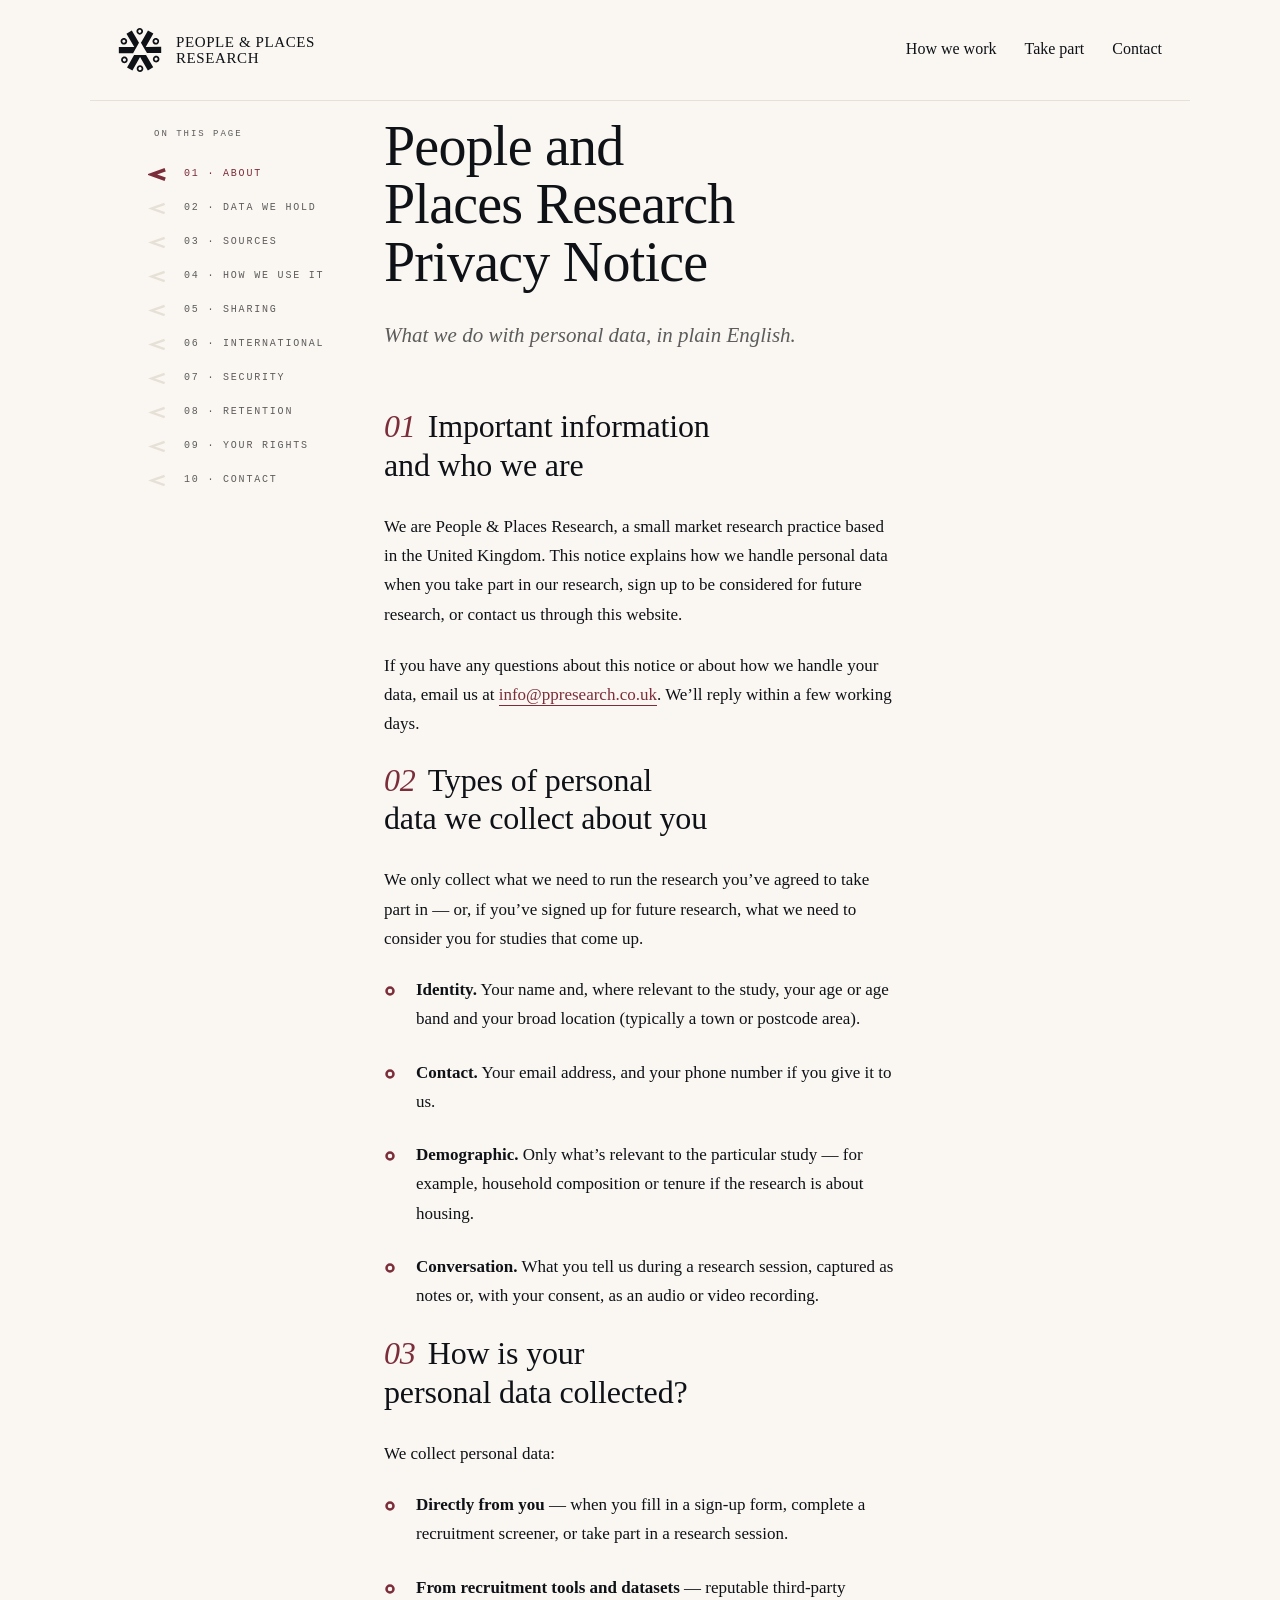
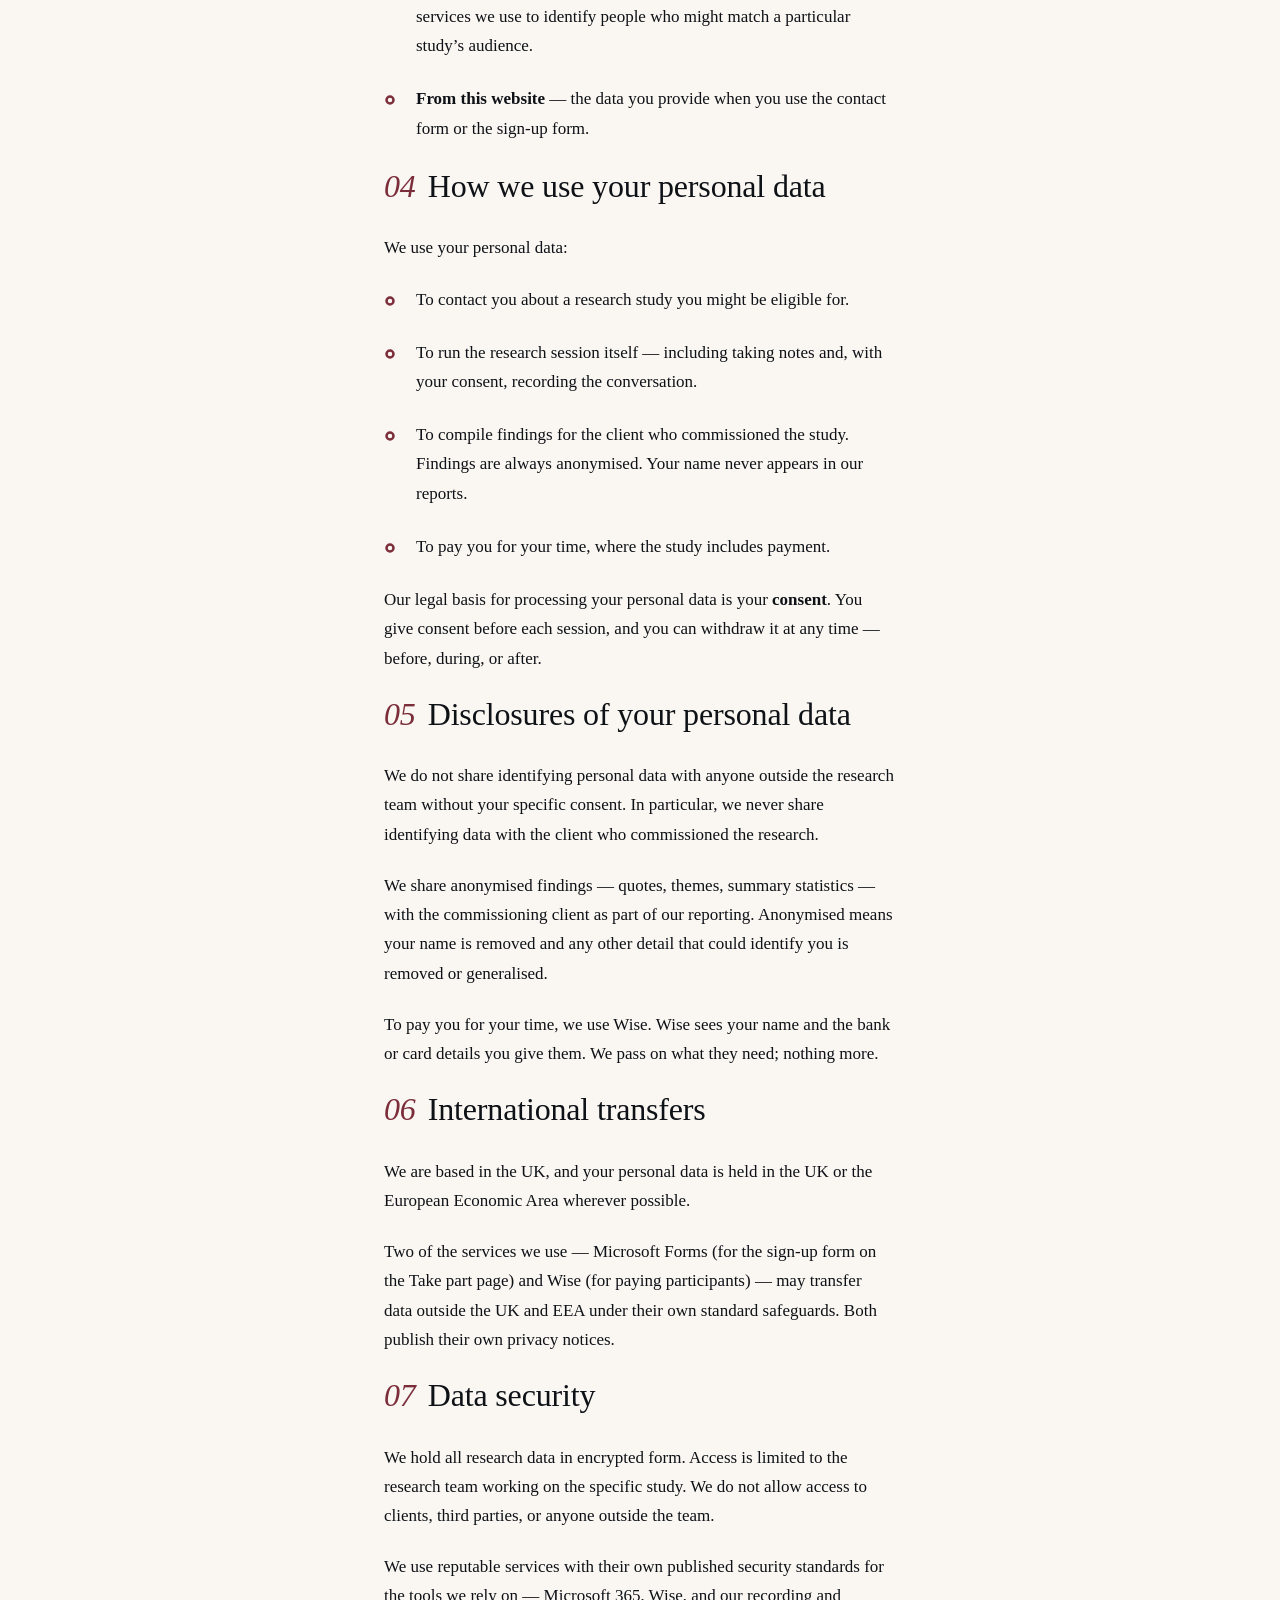
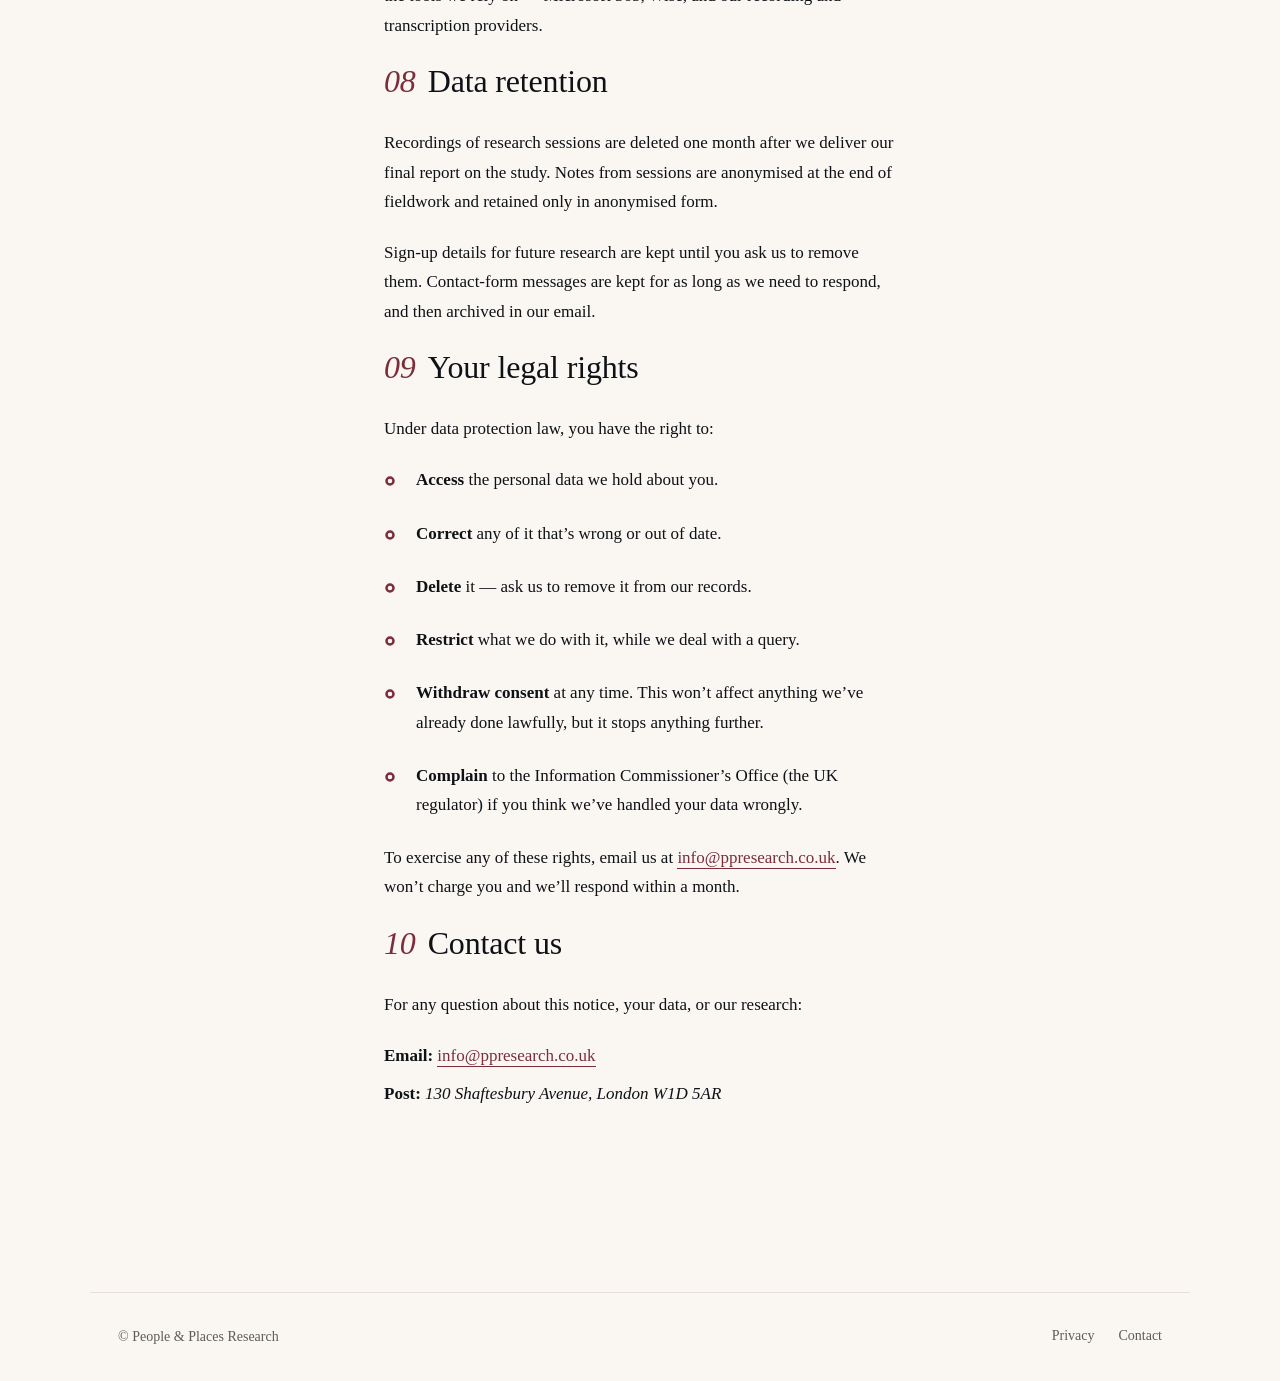
==== commit cf0ea7a7: "Update privacy to add address" ====
--- a/privacy/index.html
+++ b/privacy/index.html
@@ -70,7 +70,7 @@
   <div class="long-content">
 
     <h1 class="reveal" style="--delay: 0ms">People and Places Research Privacy Notice</h1>
-    <p class="lede reveal" style="--delay: 120ms">What we do with personal data, in plain English. Last updated <em>[date to be set on publish]</em>.</p>
+    <p class="lede reveal" style="--delay: 120ms">What we do with personal data, in plain English.</p>
 
     <section id="s1" data-section-id="s1">
       <h2><span class="sec-num">01</span>Important information and who we are</h2>
@@ -154,7 +154,7 @@
       <h2><span class="sec-num">10</span>Contact us</h2>
       <p>For any question about this notice, your data, or our research:</p>
       <p style="margin-bottom: 8px;"><strong>Email:</strong> <a href="mailto:info@ppresearch.co.uk">info@ppresearch.co.uk</a></p>
-      <p style="margin-bottom: 8px;"><strong>Post:</strong> <em>[postal address to be added on publish]</em></p>
+      <p style="margin-bottom: 8px;"><strong>Post:</strong> <em>130 Shaftesbury Avenue, London W1D 5AR</em></p>
     </section>
 
   </div>
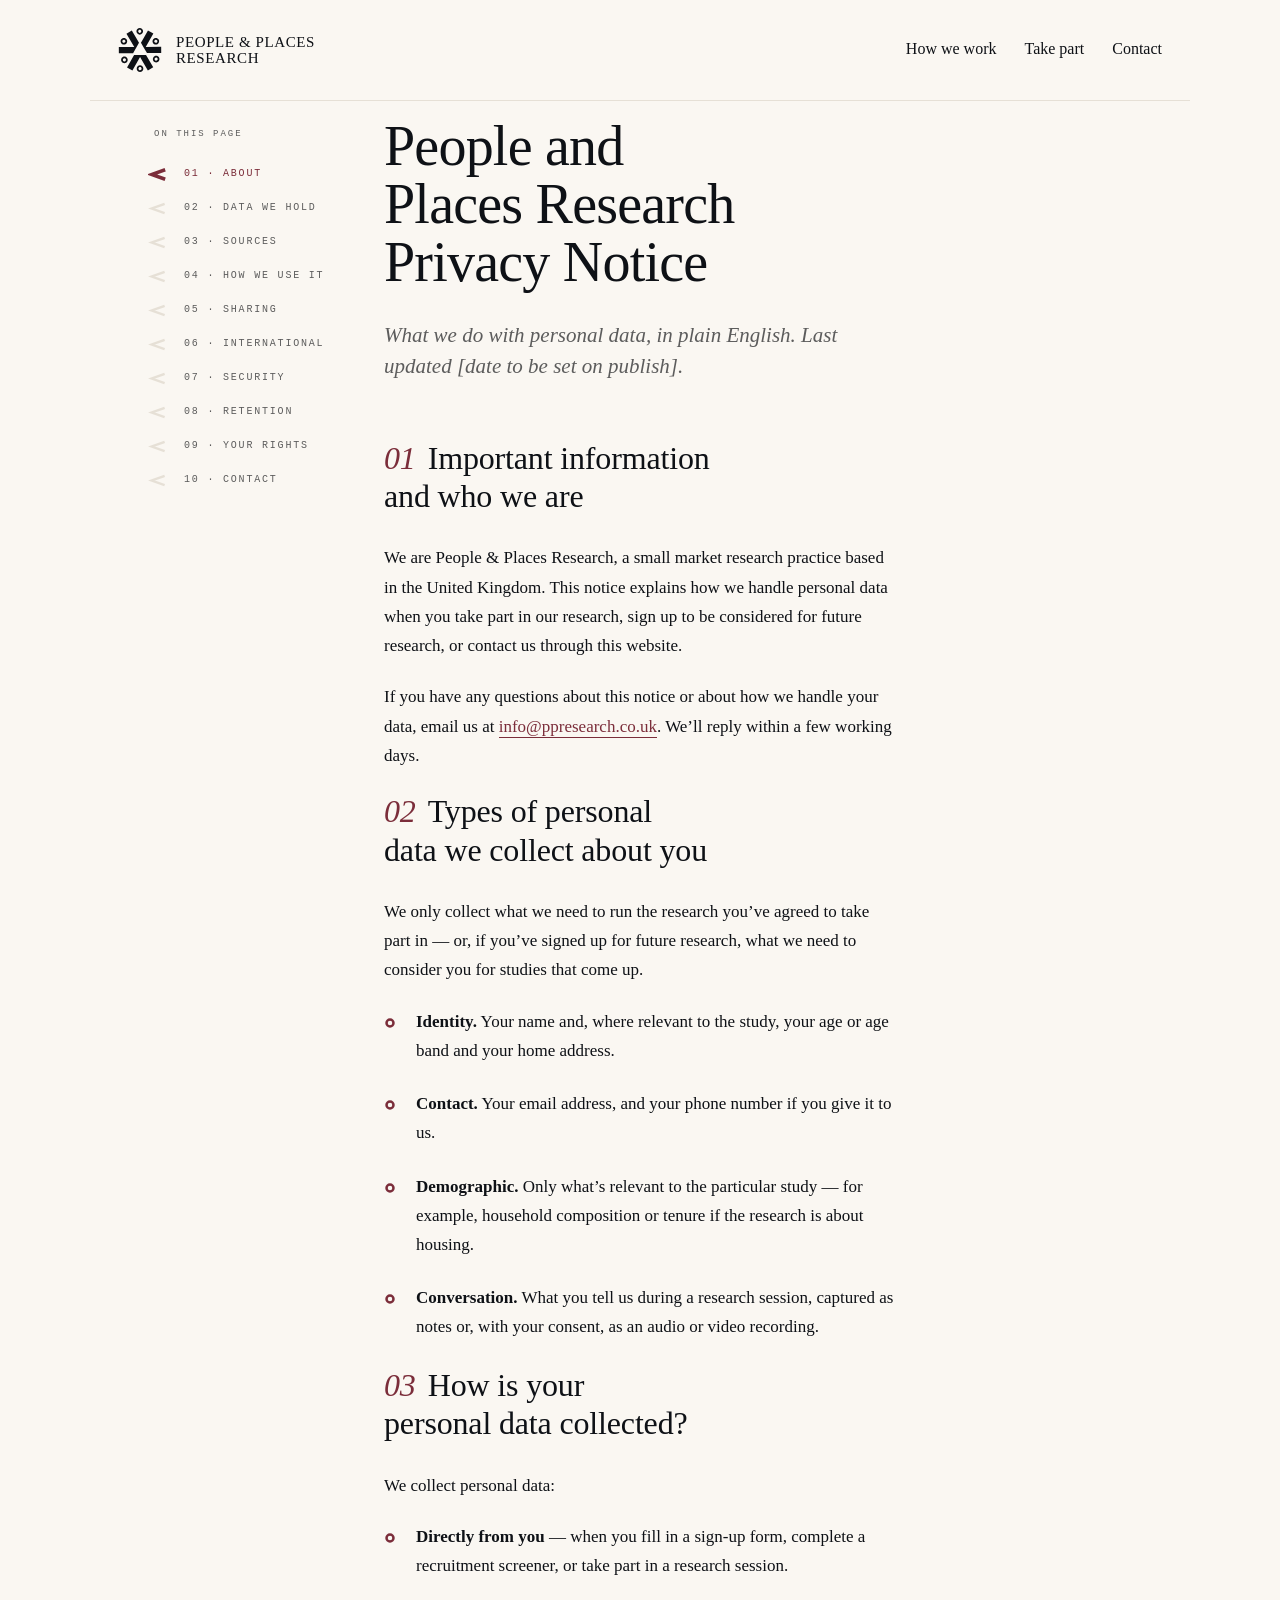
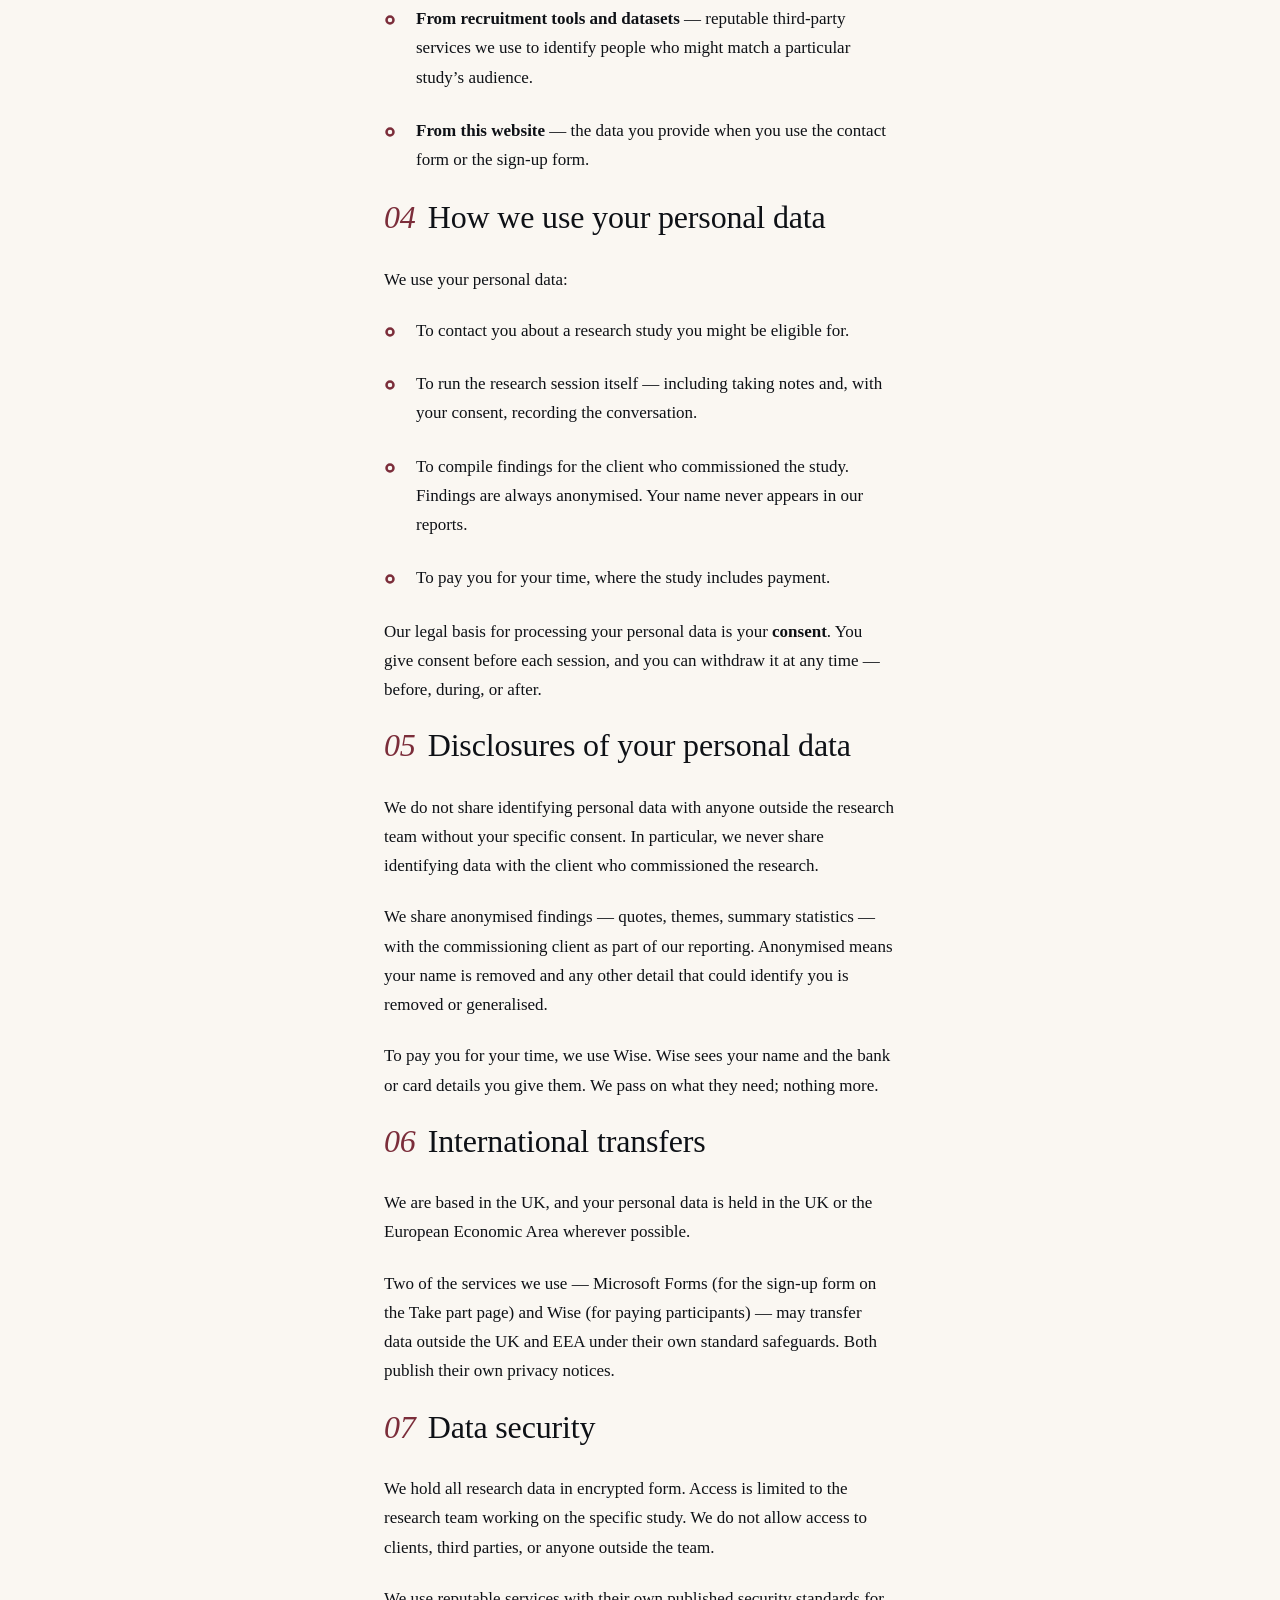
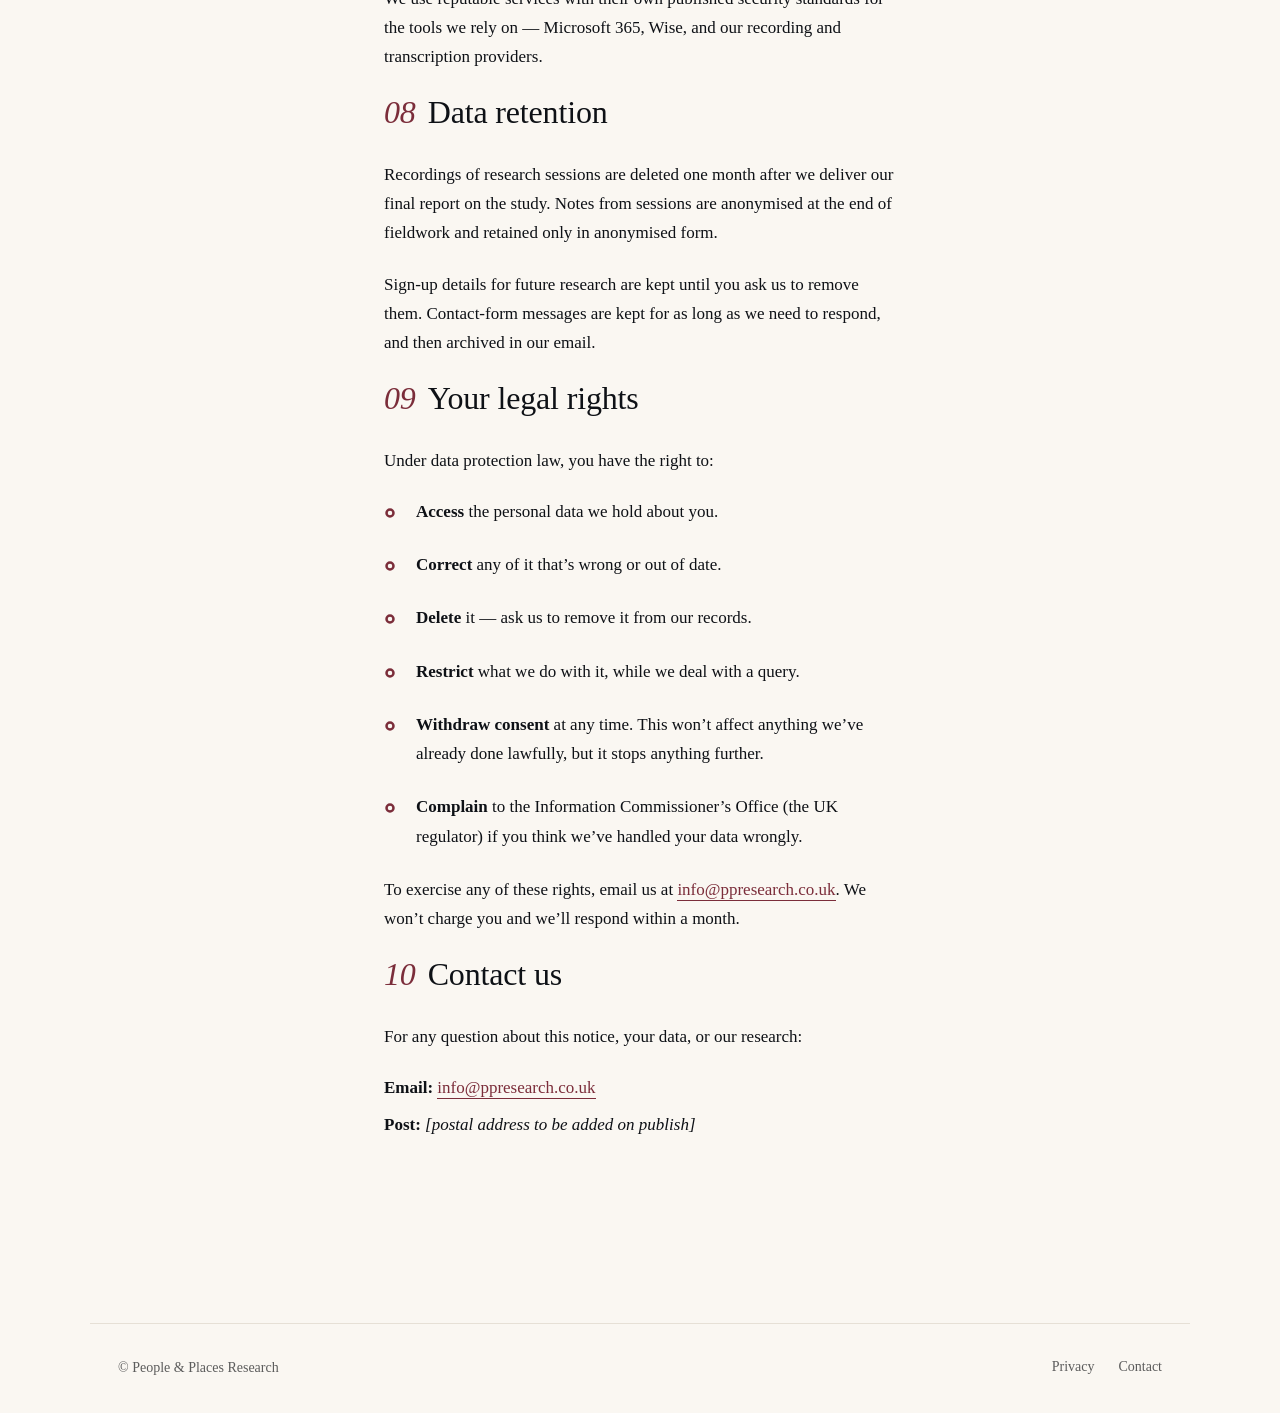
==== commit 5ba32bce: "update privacy notice" ====
--- a/privacy/index.html
+++ b/privacy/index.html
@@ -70,7 +70,7 @@
   <div class="long-content">
 
     <h1 class="reveal" style="--delay: 0ms">People and Places Research Privacy Notice</h1>
-    <p class="lede reveal" style="--delay: 120ms">What we do with personal data, in plain English.</p>
+    <p class="lede reveal" style="--delay: 120ms">What we do with personal data, in plain English. Last updated <em>[date to be set on publish]</em>.</p>
 
     <section id="s1" data-section-id="s1">
       <h2><span class="sec-num">01</span>Important information and who we are</h2>
@@ -82,7 +82,7 @@
       <h2><span class="sec-num">02</span>Types of personal data we collect about you</h2>
       <p>We only collect what we need to run the research you&rsquo;ve agreed to take part in &mdash; or, if you&rsquo;ve signed up for future research, what we need to consider you for studies that come up.</p>
       <ul class="ring-list">
-        <li><svg class="ring-bullet" viewBox="0 0 24 24" aria-hidden="true"><circle cx="12" cy="12" r="7" /></svg><span><strong>Identity.</strong> Your name and, where relevant to the study, your age or age band and your broad location (typically a town or postcode area).</span></li>
+        <li><svg class="ring-bullet" viewBox="0 0 24 24" aria-hidden="true"><circle cx="12" cy="12" r="7" /></svg><span><strong>Identity.</strong> Your name and, where relevant to the study, your age or age band and your home address.</span></li>
         <li><svg class="ring-bullet" viewBox="0 0 24 24" aria-hidden="true"><circle cx="12" cy="12" r="7" /></svg><span><strong>Contact.</strong> Your email address, and your phone number if you give it to us.</span></li>
         <li><svg class="ring-bullet" viewBox="0 0 24 24" aria-hidden="true"><circle cx="12" cy="12" r="7" /></svg><span><strong>Demographic.</strong> Only what&rsquo;s relevant to the particular study &mdash; for example, household composition or tenure if the research is about housing.</span></li>
         <li><svg class="ring-bullet" viewBox="0 0 24 24" aria-hidden="true"><circle cx="12" cy="12" r="7" /></svg><span><strong>Conversation.</strong> What you tell us during a research session, captured as notes or, with your consent, as an audio or video recording.</span></li>
@@ -154,7 +154,7 @@
       <h2><span class="sec-num">10</span>Contact us</h2>
       <p>For any question about this notice, your data, or our research:</p>
       <p style="margin-bottom: 8px;"><strong>Email:</strong> <a href="mailto:info@ppresearch.co.uk">info@ppresearch.co.uk</a></p>
-      <p style="margin-bottom: 8px;"><strong>Post:</strong> <em>130 Shaftesbury Avenue, London W1D 5AR</em></p>
+      <p style="margin-bottom: 8px;"><strong>Post:</strong> <em>[postal address to be added on publish]</em></p>
     </section>
 
   </div>
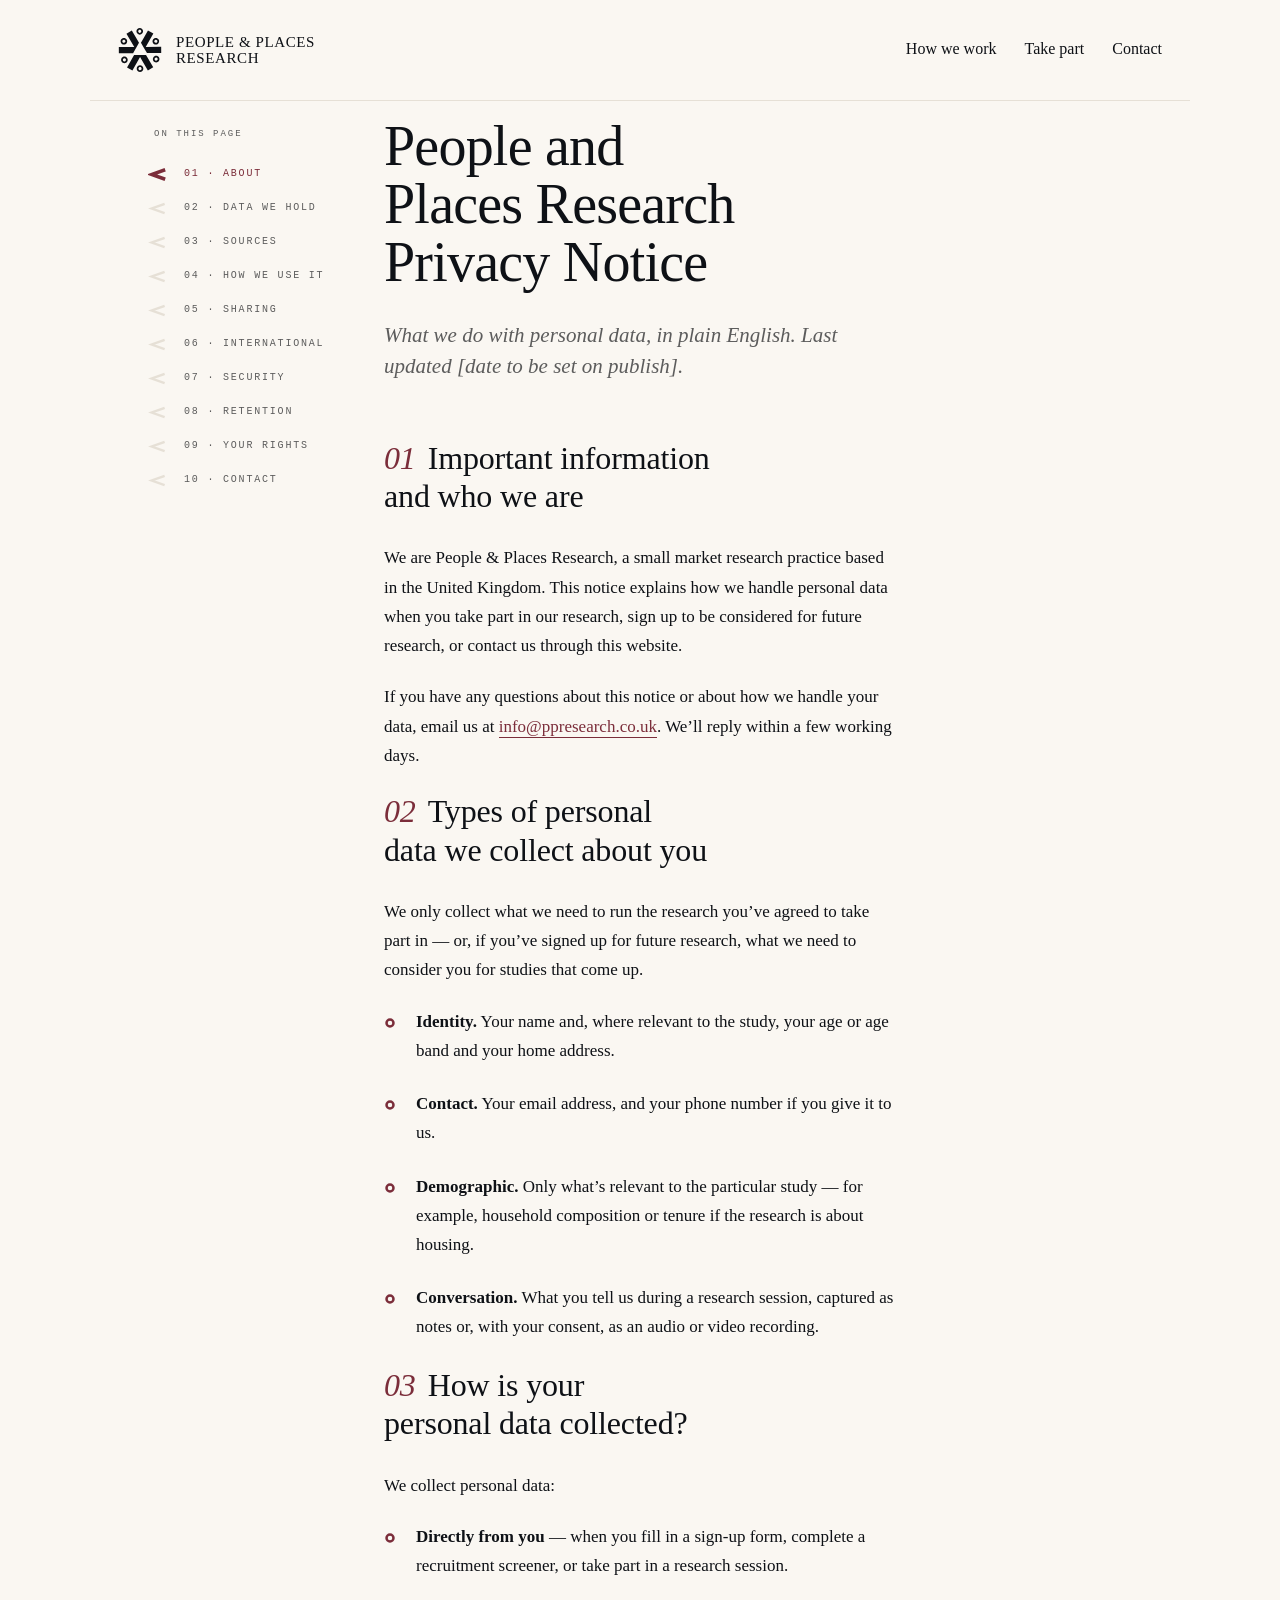
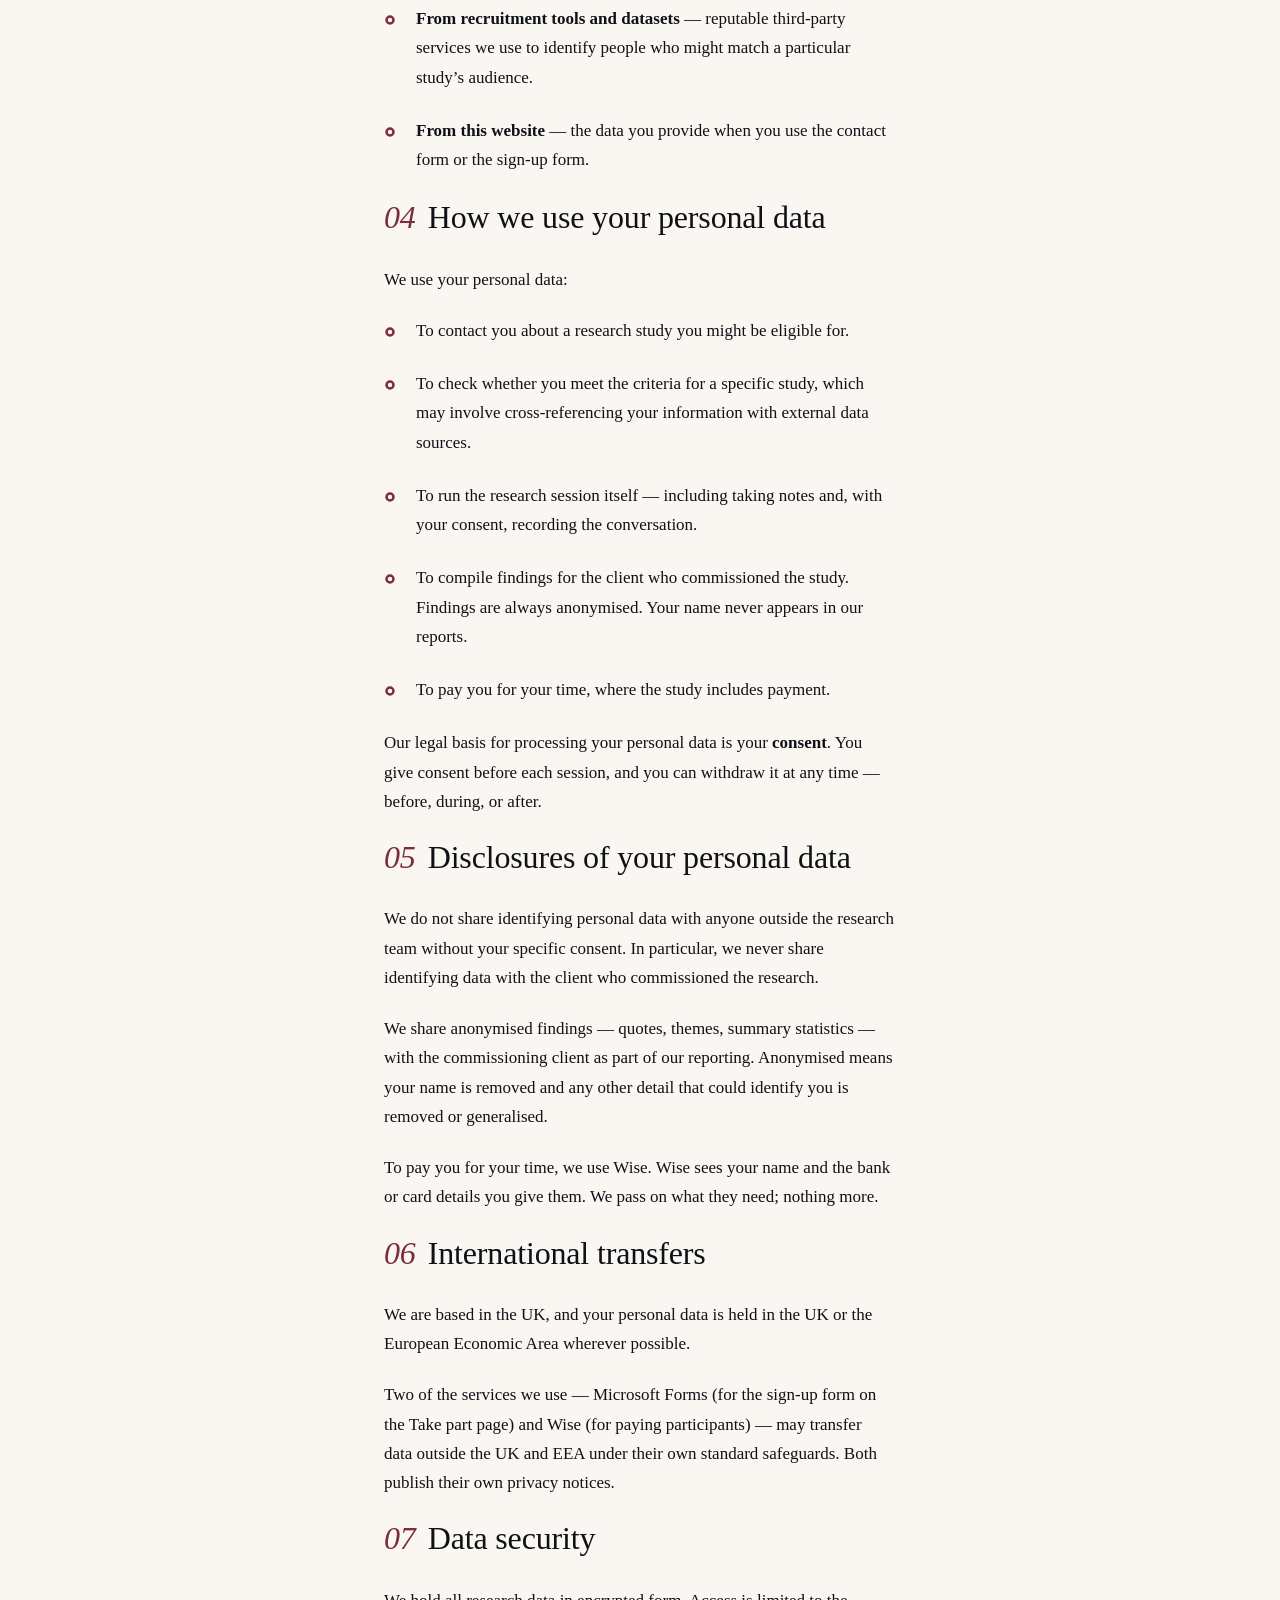
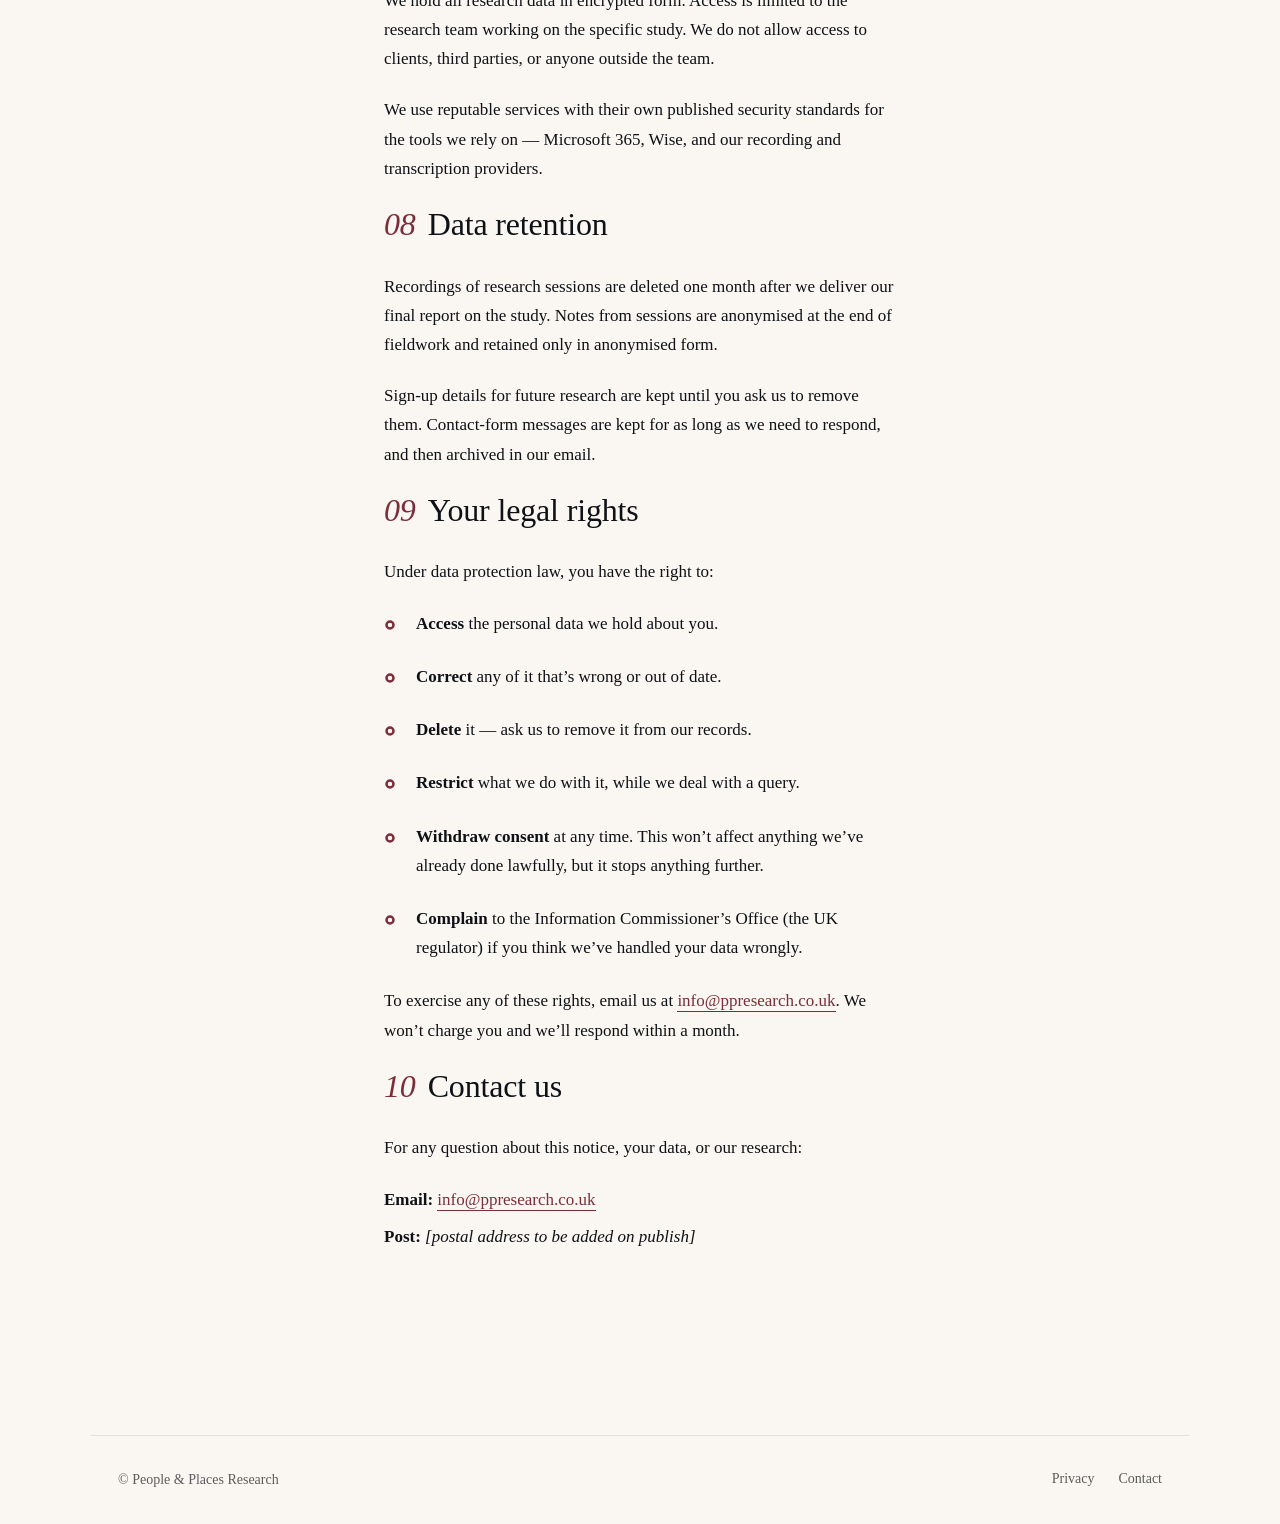
==== commit 2ace4f79: "Add files via upload" ====
--- a/privacy/index.html
+++ b/privacy/index.html
@@ -104,6 +104,7 @@
       <p>We use your personal data:</p>
       <ul class="ring-list">
         <li><svg class="ring-bullet" viewBox="0 0 24 24" aria-hidden="true"><circle cx="12" cy="12" r="7" /></svg><span>To contact you about a research study you might be eligible for.</span></li>
+        <li><svg class="ring-bullet" viewBox="0 0 24 24" aria-hidden="true"><circle cx="12" cy="12" r="7" /></svg><span>To check whether you meet the criteria for a specific study, which may involve cross-referencing your information with external data sources.</span></li>
         <li><svg class="ring-bullet" viewBox="0 0 24 24" aria-hidden="true"><circle cx="12" cy="12" r="7" /></svg><span>To run the research session itself &mdash; including taking notes and, with your consent, recording the conversation.</span></li>
         <li><svg class="ring-bullet" viewBox="0 0 24 24" aria-hidden="true"><circle cx="12" cy="12" r="7" /></svg><span>To compile findings for the client who commissioned the study. Findings are always anonymised. Your name never appears in our reports.</span></li>
         <li><svg class="ring-bullet" viewBox="0 0 24 24" aria-hidden="true"><circle cx="12" cy="12" r="7" /></svg><span>To pay you for your time, where the study includes payment.</span></li>
